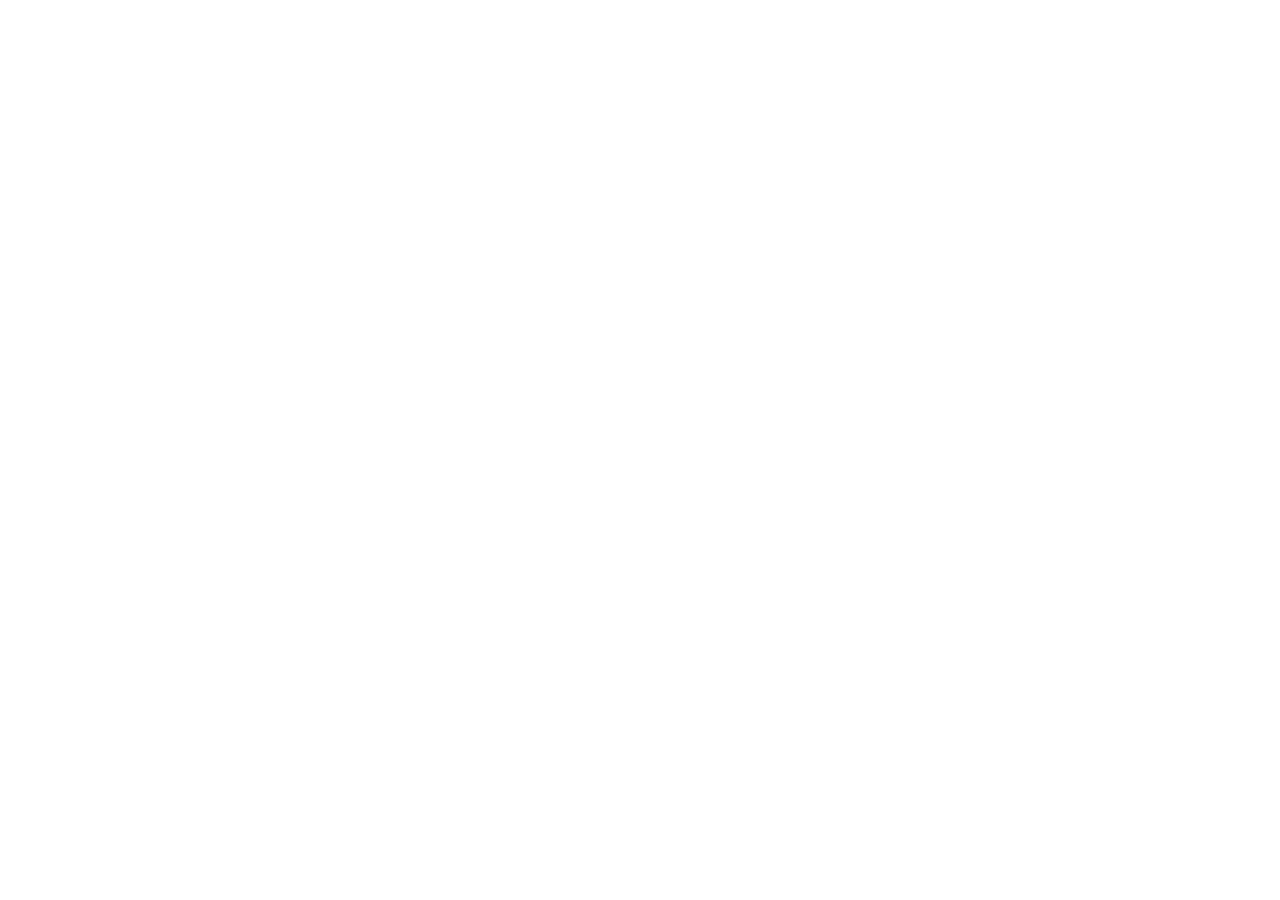
==== index.html @ dbeca791 "Add files via upload Initial website setup with app-ads.txt" ====
<!DOCTYPE html>
<html lang="en">
<head>
    <meta charset="UTF-8">
    <meta name="viewport" content="width=device-width, initial-scale=1.0">
    <title>Find Nearby - Discover Local Amenities</title>
    <meta http-equiv="refresh" content="0; url=https://findnearby.carrd.co">
    <script type="text/javascript">
        window.location.href = "https://findnearby.carrd.co";
    </script>
</head>
<body>
    <p>If you are not redirected automatically, <a href="https://findnearby.carrd.co">click here</a>.</p>
</body>
</html>
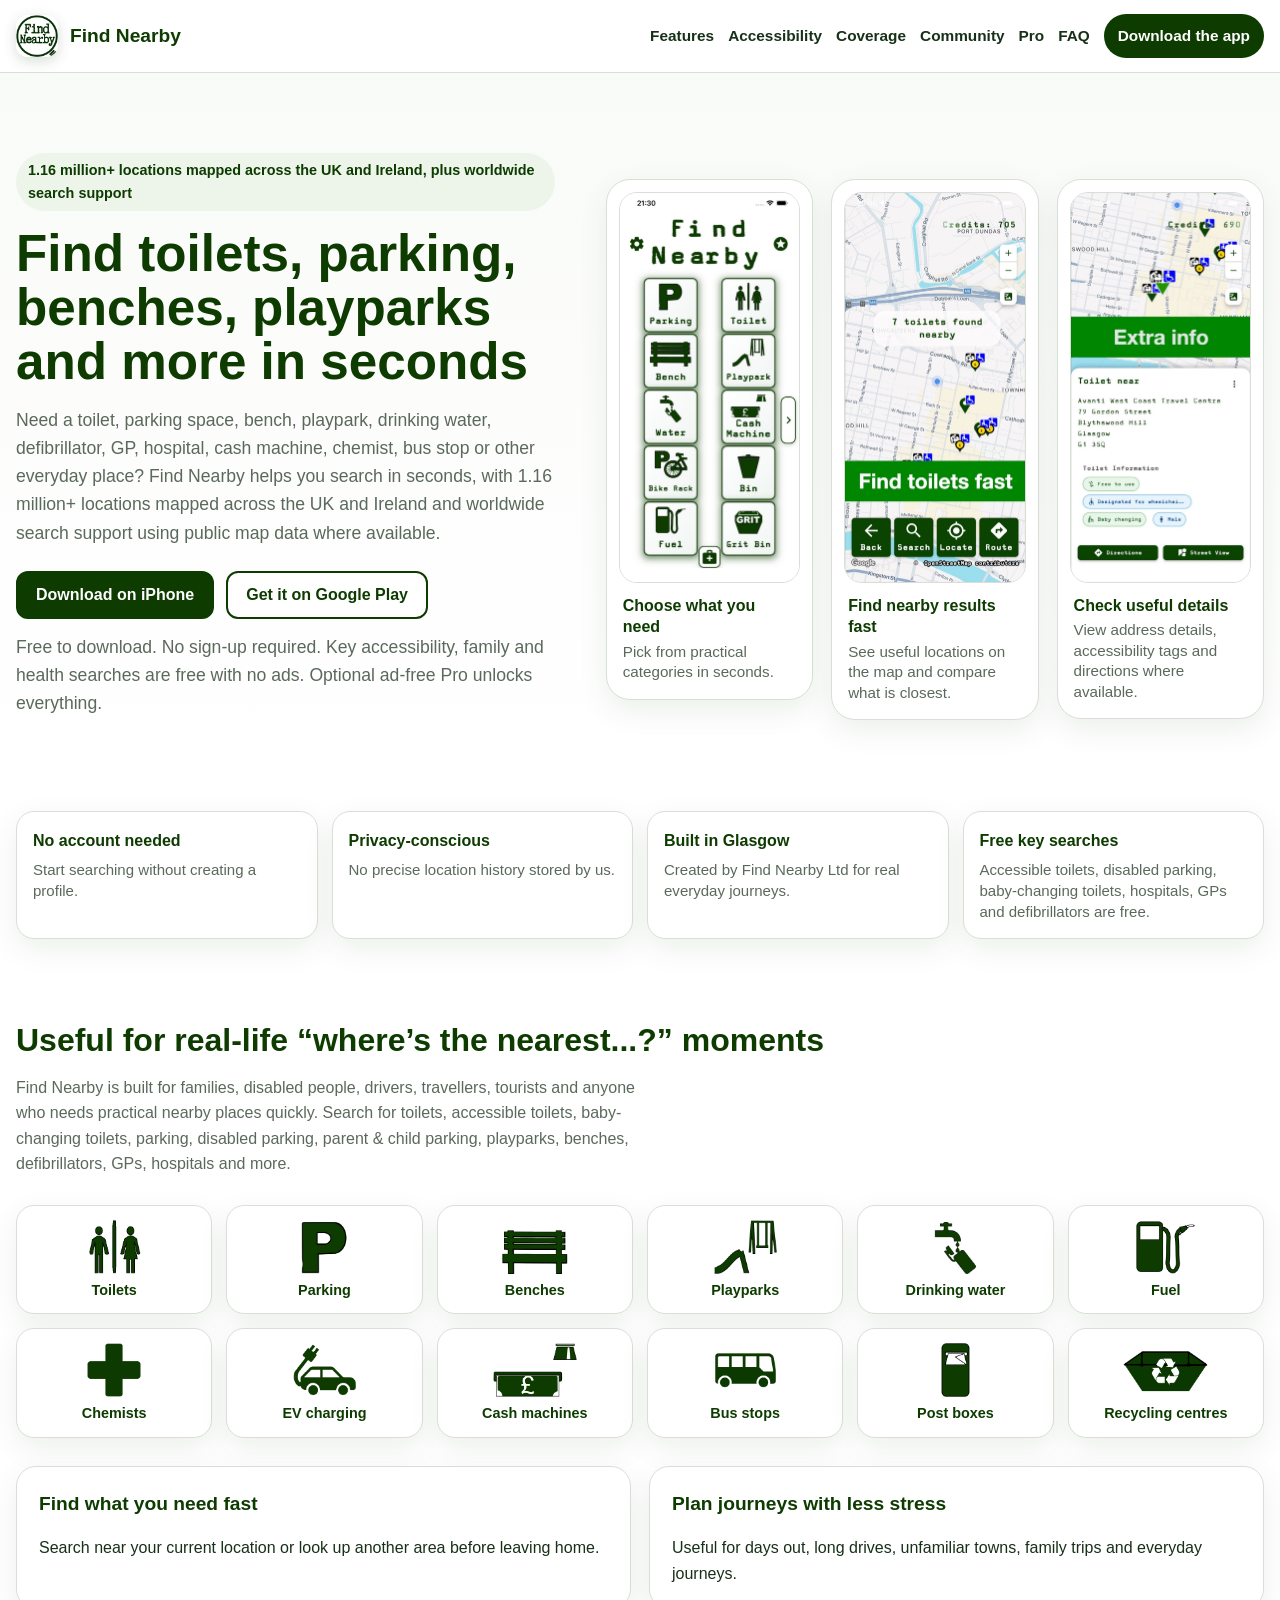
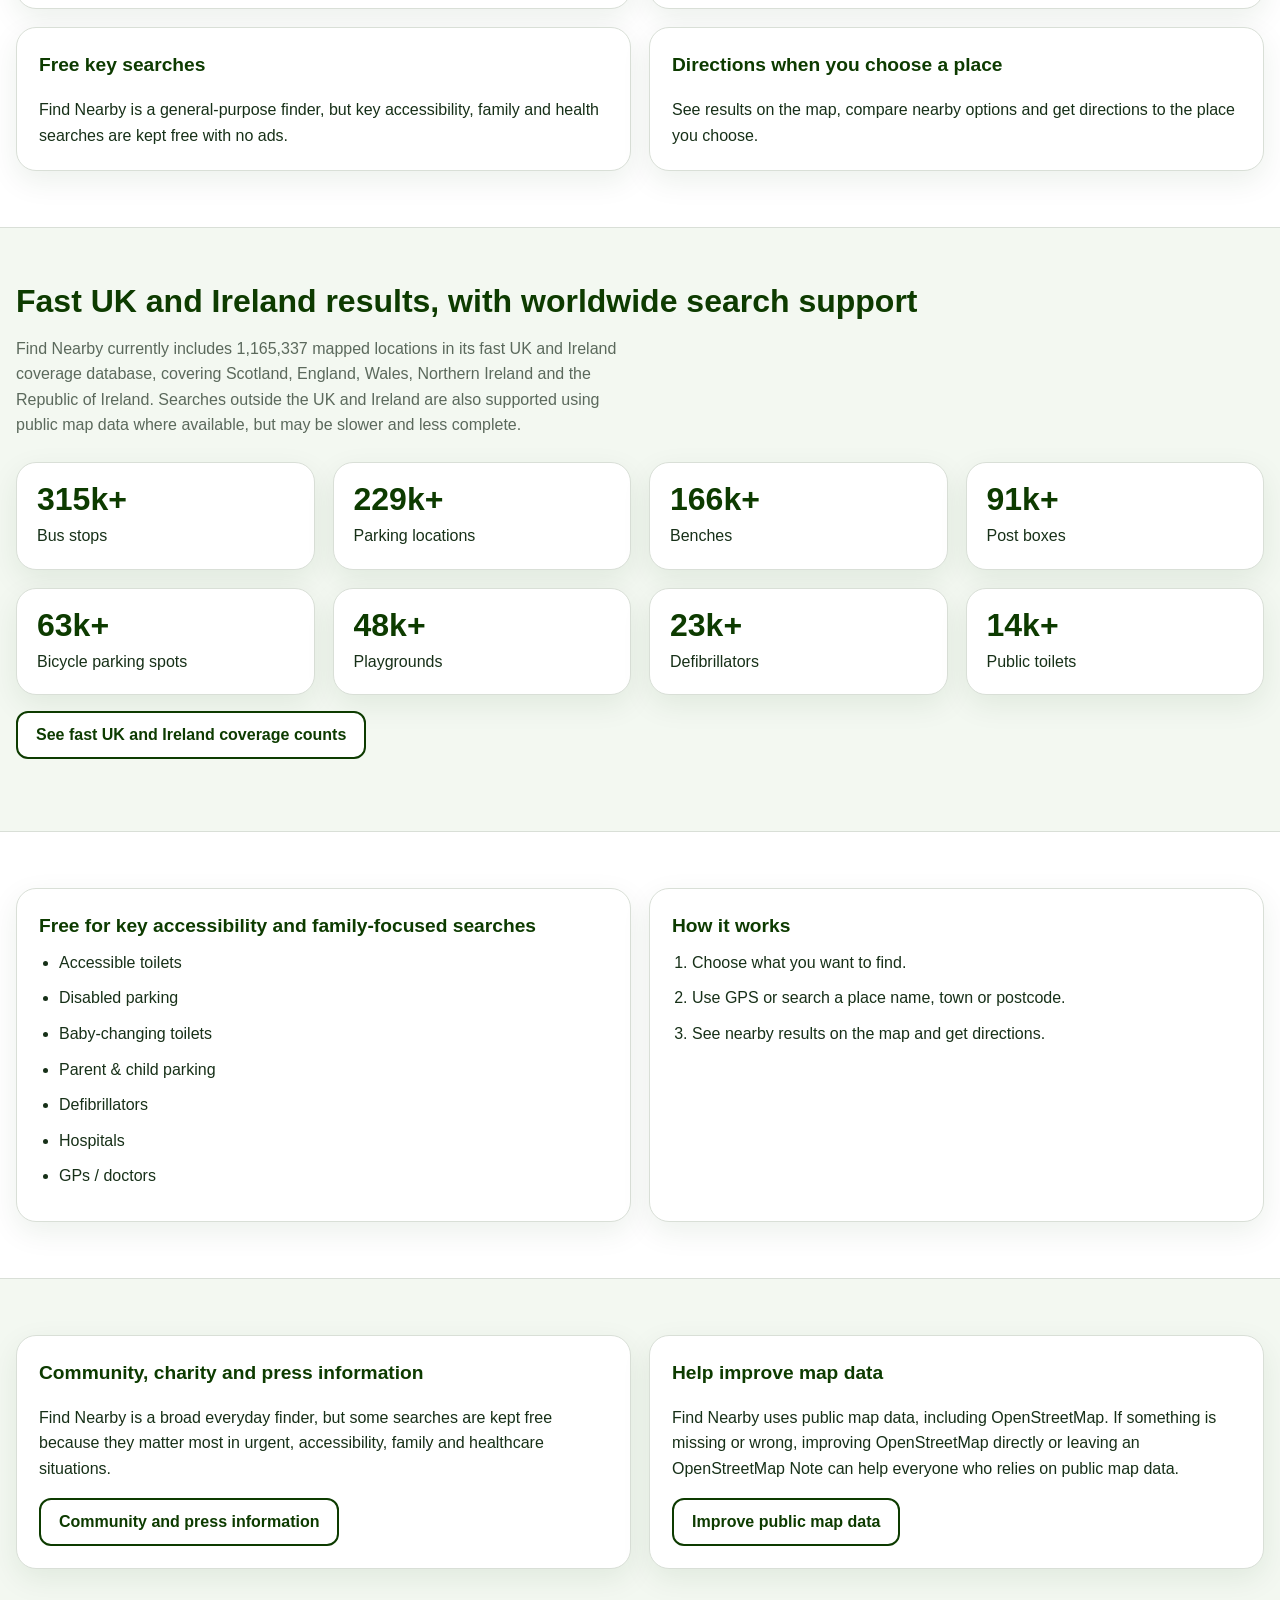
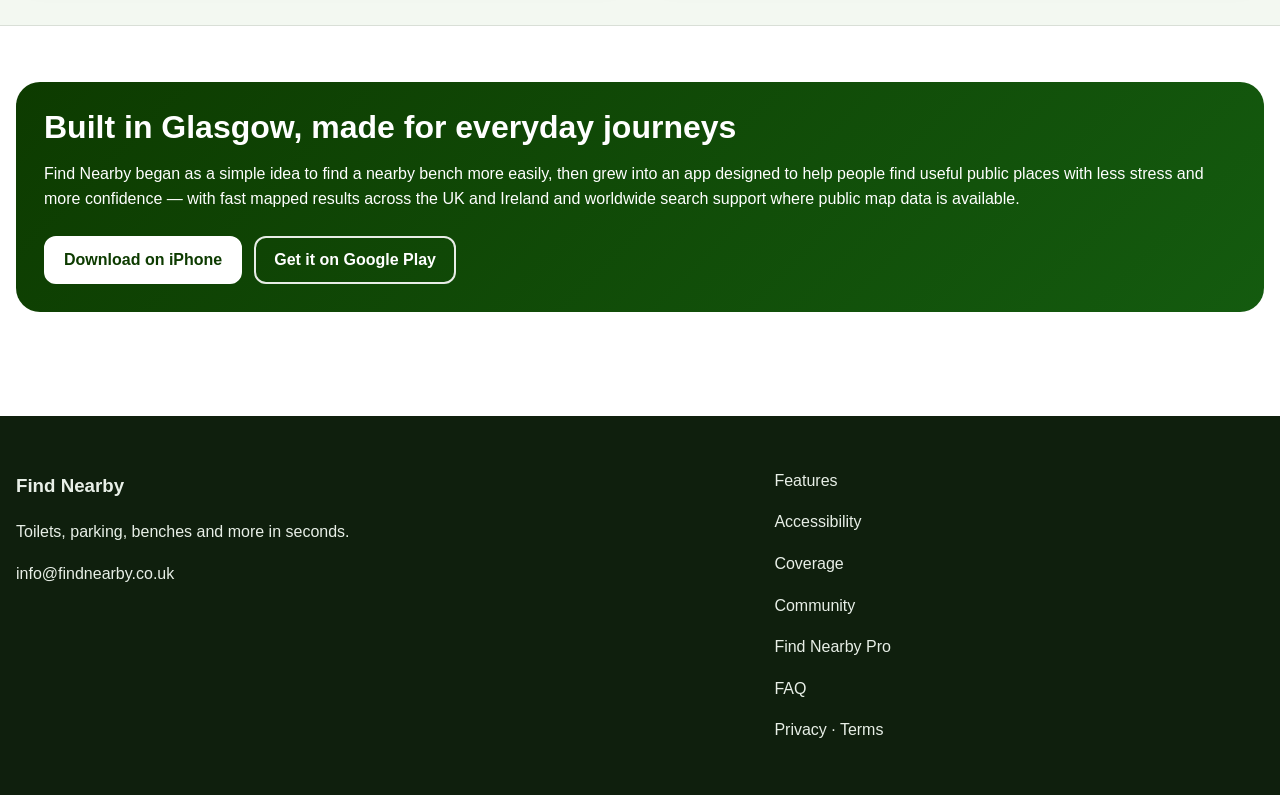
==== commit 004837ba: "Replace old website with current full site" ====
--- a/index.html
+++ b/index.html
@@ -1,15 +1,307 @@
-<!DOCTYPE html>
-<html lang="en">
-<head>
-    <meta charset="UTF-8">
-    <meta name="viewport" content="width=device-width, initial-scale=1.0">
-    <title>Find Nearby - Discover Local Amenities</title>
-    <meta http-equiv="refresh" content="0; url=https://findnearby.carrd.co">
-    <script type="text/javascript">
-        window.location.href = "https://findnearby.carrd.co";
-    </script>
-</head>
-<body>
-    <p>If you are not redirected automatically, <a href="https://findnearby.carrd.co">click here</a>.</p>
-</body>
-</html>+<!DOCTYPE html>
+<html lang="en-GB">
+<head>
+  <meta charset="UTF-8">
+  <meta name="viewport" content="width=device-width, initial-scale=1.0">
+  <title>Find Nearby | Toilet, Parking and Useful Places Finder</title>
+  <meta name="description" content="Find Nearby helps you find toilets, parking, benches, playparks, defibrillators, GPs, hospitals and 20+ other useful places, with 1.16 million+ locations mapped across the UK and Ireland plus worldwide search support.">
+  <link rel="canonical" href="https://findnearby.co.uk/">
+  <meta property="og:title" content="Find Nearby | Toilet, Parking and Useful Places Finder">
+  <meta property="og:description" content="Find Nearby helps you find toilets, parking, benches, playparks, defibrillators, GPs, hospitals and 20+ other useful places, with 1.16 million+ locations mapped across the UK and Ireland plus worldwide search support.">
+  <meta property="og:type" content="website">
+  <meta property="og:url" content="https://findnearby.co.uk/">
+  <meta property="og:site_name" content="Find Nearby">
+  <meta name="twitter:card" content="summary">
+  <meta name="apple-itunes-app" content="app-id=6757857891">
+  <link rel="icon" href="images/brand/app-icon.png">
+  <link rel="apple-touch-icon" href="images/brand/app-icon.png">
+  <link rel="stylesheet" href="css/styles.css">
+  <script src="js/download-options.js" defer></script>
+  <script>
+    (function () {
+      var hash = window.location.hash.toLowerCase();
+      var isLocalPreview = window.location.protocol === 'file:';
+
+      if (hash === '#privacy' || hash === '#privacy/') {
+        window.location.replace(isLocalPreview ? 'privacy.html' : '/privacy');
+      }
+
+      if (hash === '#terms' || hash === '#terms/') {
+        window.location.replace(isLocalPreview ? 'terms.html' : '/terms');
+      }
+    })();
+  </script>
+  <script type="application/ld+json">
+  {
+    "@context": "https://schema.org",
+    "@type": "SoftwareApplication",
+    "name": "Find Nearby",
+    "alternateName": "Find Nearby: Toilets & Parking",
+    "operatingSystem": "iOS, Android",
+    "applicationCategory": "NavigationApplication",
+    "description": "Find Nearby helps you find toilets, parking, benches, playparks, defibrillators, GPs, hospitals and more. It has fast UK and Ireland coverage, with worldwide search support using public map data where available.",
+    "url": "https://findnearby.co.uk",
+    "downloadUrl": [
+      "https://apps.apple.com/us/app/find-nearby/id6757857891",
+      "https://play.google.com/store/apps/details?id=com.find_nearby"
+    ],
+    "offers": {
+      "@type": "Offer",
+      "price": "0",
+      "priceCurrency": "GBP"
+    },
+    "publisher": {
+      "@type": "Organization",
+      "name": "Find Nearby Ltd",
+      "url": "https://findnearby.co.uk"
+    }
+  }
+  </script>
+  <script type="application/ld+json">
+  {
+    "@context": "https://schema.org",
+    "@type": "Organization",
+    "name": "Find Nearby Ltd",
+    "url": "https://findnearby.co.uk",
+    "email": "info@findnearby.co.uk",
+    "logo": "https://findnearby.co.uk/images/brand/app-icon.png"
+  }
+  </script>
+</head>
+<body>
+  <header class="site-header">
+    <div class="container site-header-inner">
+      <a class="brand" href="index.html" aria-label="Find Nearby home">
+        <img class="brand-logo" src="images/brand/app-icon.png" alt="" aria-hidden="true">
+        <span>Find Nearby</span>
+      </a>
+      <nav class="nav" aria-label="Main navigation">
+        <a href="features.html">Features</a>
+        <a href="accessibility.html">Accessibility</a>
+        <a href="coverage.html">Coverage</a>
+        <a href="community.html">Community</a>
+        <a href="pro.html">Pro</a>
+        <a href="faq.html">FAQ</a>
+        <a class="button-link smart-download-link" href="#download">Download the app</a>
+      </nav>
+    </div>
+  </header>
+
+  <main>
+    <section class="hero">
+      <div class="container hero-stack">
+        <div class="hero-copy">
+          <span class="kicker">1.16 million+ locations mapped across the UK and Ireland, plus worldwide search support</span>
+          <h1>Find toilets, parking, benches, playparks and more in seconds</h1>
+          <p class="hero-text">Need a toilet, parking space, bench, playpark, drinking water, defibrillator, GP, hospital, cash machine, chemist, bus stop or other everyday place? Find Nearby helps you search in seconds, with 1.16 million+ locations mapped across the UK and Ireland and worldwide search support using public map data where available.</p>
+          <div class="button-row" id="download">
+            <a class="button primary" href="https://apps.apple.com/app/id6757857891">Download on iPhone</a>
+            <a class="button" href="https://play.google.com/store/apps/details?id=com.find_nearby">Get it on Google Play</a>
+          </div>
+          <p class="trust-note">Free to download. No sign-up required. Key accessibility, family and health searches are free with no ads. Optional ad-free Pro unlocks everything.</p>
+        </div>
+
+        <div class="screenshot-showcase hero-screenshot-showcase" aria-label="Find Nearby app screenshots">
+          <figure class="screenshot-card">
+            <img src="images/screenshots/home-categories.jpg" alt="Find Nearby home screen showing buttons for parking, toilets, benches, playparks, water, cash machines, bike racks, bins, fuel and grit bins">
+            <figcaption><strong>Choose what you need</strong><span>Pick from practical categories in seconds.</span></figcaption>
+          </figure>
+          <figure class="screenshot-card">
+            <img src="images/screenshots/toilet-results.jpg" alt="Find Nearby map screen showing seven toilets found nearby in Glasgow">
+            <figcaption><strong>Find nearby results fast</strong><span>See useful locations on the map and compare what is closest.</span></figcaption>
+          </figure>
+          <figure class="screenshot-card">
+            <img src="images/screenshots/toilet-extra-info.jpg" alt="Find Nearby toilet detail screen showing address, free to use, wheelchair access, baby changing, directions and Street View buttons">
+            <figcaption><strong>Check useful details</strong><span>View address details, accessibility tags and directions where available.</span></figcaption>
+          </figure>
+        </div>
+      </div>
+    </section>
+    <section class="trust-strip container" aria-label="Why trust Find Nearby">
+      <div>
+        <strong>No account needed</strong>
+        <span>Start searching without creating a profile.</span>
+      </div>
+      <div>
+        <strong>Privacy-conscious</strong>
+        <span>No precise location history stored by us.</span>
+      </div>
+      <div>
+        <strong>Built in Glasgow</strong>
+        <span>Created by Find Nearby Ltd for real everyday journeys.</span>
+      </div>
+      <div>
+        <strong>Free key searches</strong>
+        <span>Accessible toilets, disabled parking, baby-changing toilets, hospitals, GPs and defibrillators are free.</span>
+      </div>
+    </section>
+
+    <section class="section">
+      <div class="container">
+        <h2>Useful for real-life “where’s the nearest...?” moments</h2>
+        <p class="section-intro">Find Nearby is built for families, disabled people, drivers, travellers, tourists and anyone who needs practical nearby places quickly. Search for toilets, accessible toilets, baby-changing toilets, parking, disabled parking, parent &amp; child parking, playparks, benches, defibrillators, GPs, hospitals and more.</p>
+
+        <div class="category-icon-strip" aria-label="Popular Find Nearby categories">
+          <div class="category-icon-card">
+            <img src="images/categories/toilet_button.png" alt="Toilets icon">
+            <span>Toilets</span>
+          </div>
+          <div class="category-icon-card">
+            <img src="images/categories/parking_button.png" alt="Parking icon">
+            <span>Parking</span>
+          </div>
+          <div class="category-icon-card">
+            <img src="images/categories/bench_button.png" alt="Benches icon">
+            <span>Benches</span>
+          </div>
+          <div class="category-icon-card">
+            <img src="images/categories/playground_button.png" alt="Playparks icon">
+            <span>Playparks</span>
+          </div>
+          <div class="category-icon-card">
+            <img src="images/categories/water_button.png" alt="Drinking water icon">
+            <span>Drinking water</span>
+          </div>
+          <div class="category-icon-card">
+            <img src="images/categories/fuel_button.png" alt="Fuel icon">
+            <span>Fuel</span>
+          </div>
+          <div class="category-icon-card">
+            <img src="images/categories/chemist_button.png" alt="Chemists icon">
+            <span>Chemists</span>
+          </div>
+          <div class="category-icon-card">
+            <img src="images/categories/ev_button.png" alt="EV charging icon">
+            <span>EV charging</span>
+          </div>
+          <div class="category-icon-card">
+            <img src="images/categories/atm_button.png" alt="Cash machines icon">
+            <span>Cash machines</span>
+          </div>
+          <div class="category-icon-card">
+            <img src="images/categories/bus_stop_button.png" alt="Bus stops icon">
+            <span>Bus stops</span>
+          </div>
+          <div class="category-icon-card">
+            <img src="images/categories/postbox_button.png" alt="Post boxes icon">
+            <span>Post boxes</span>
+          </div>
+          <div class="category-icon-card">
+            <img src="images/categories/recycling_centre_button.png" alt="Recycling centres icon">
+            <span>Recycling centres</span>
+          </div>
+        </div>
+
+        <div class="grid-2">
+          <article class="card">
+            <h3>Find what you need fast</h3>
+            <p>Search near your current location or look up another area before leaving home.</p>
+          </article>
+          <article class="card">
+            <h3>Plan journeys with less stress</h3>
+            <p>Useful for days out, long drives, unfamiliar towns, family trips and everyday journeys.</p>
+          </article>
+          <article class="card">
+            <h3>Free key searches</h3>
+            <p>Find Nearby is a general-purpose finder, but key accessibility, family and health searches are kept free with no ads.</p>
+          </article>
+          <article class="card">
+            <h3>Directions when you choose a place</h3>
+            <p>See results on the map, compare nearby options and get directions to the place you choose.</p>
+          </article>
+        </div>
+      </div>
+    </section>
+
+    <section class="section highlight-band">
+      <div class="container">
+        <h2>Fast UK and Ireland results, with worldwide search support</h2>
+        <p class="section-intro">Find Nearby currently includes 1,165,337 mapped locations in its fast UK and Ireland coverage database, covering Scotland, England, Wales, Northern Ireland and the Republic of Ireland. Searches outside the UK and Ireland are also supported using public map data where available, but may be slower and less complete.</p>
+        <div class="stats-grid">
+          <div class="stat"><strong>315k+</strong><span>Bus stops</span></div>
+          <div class="stat"><strong>229k+</strong><span>Parking locations</span></div>
+          <div class="stat"><strong>166k+</strong><span>Benches</span></div>
+          <div class="stat"><strong>91k+</strong><span>Post boxes</span></div>
+          <div class="stat"><strong>63k+</strong><span>Bicycle parking spots</span></div>
+          <div class="stat"><strong>48k+</strong><span>Playgrounds</span></div>
+          <div class="stat"><strong>23k+</strong><span>Defibrillators</span></div>
+          <div class="stat"><strong>14k+</strong><span>Public toilets</span></div>
+        </div>
+        <p><a class="button" href="coverage.html">See fast UK and Ireland coverage counts</a></p>
+      </div>
+    </section>
+
+    <section class="section">
+      <div class="container grid-2">
+        <div class="feature-block">
+          <h3>Free for key accessibility and family-focused searches</h3>
+          <ul class="check-list">
+            <li>Accessible toilets</li>
+            <li>Disabled parking</li>
+            <li>Baby-changing toilets</li>
+            <li>Parent &amp; child parking</li>
+            <li>Defibrillators</li>
+            <li>Hospitals</li>
+            <li>GPs / doctors</li>
+          </ul>
+        </div>
+        <div class="feature-block">
+          <h3>How it works</h3>
+          <ol class="simple-list">
+            <li>Choose what you want to find.</li>
+            <li>Use GPS or search a place name, town or postcode.</li>
+            <li>See nearby results on the map and get directions.</li>
+          </ol>
+        </div>
+      </div>
+    </section>
+
+    <section class="section highlight-band">
+      <div class="container grid-2">
+        <div class="feature-block">
+          <h3>Community, charity and press information</h3>
+          <p>Find Nearby is a broad everyday finder, but some searches are kept free because they matter most in urgent, accessibility, family and healthcare situations.</p>
+          <p><a class="button" href="community.html">Community and press information</a></p>
+        </div>
+        <div class="feature-block">
+          <h3>Help improve map data</h3>
+          <p>Find Nearby uses public map data, including OpenStreetMap. If something is missing or wrong, improving OpenStreetMap directly or leaving an OpenStreetMap Note can help everyone who relies on public map data.</p>
+          <p><a class="button" href="community.html#map-updates">Improve public map data</a></p>
+        </div>
+      </div>
+    </section>
+
+    <section class="section">
+      <div class="container">
+        <div class="cta-box">
+          <h2>Built in Glasgow, made for everyday journeys</h2>
+          <p>Find Nearby began as a simple idea to find a nearby bench more easily, then grew into an app designed to help people find useful public places with less stress and more confidence — with fast mapped results across the UK and Ireland and worldwide search support where public map data is available.</p>
+          <div class="button-row">
+            <a class="button primary" href="https://apps.apple.com/app/id6757857891">Download on iPhone</a>
+            <a class="button" href="https://play.google.com/store/apps/details?id=com.find_nearby">Get it on Google Play</a>
+          </div>
+        </div>
+      </div>
+    </section>
+  </main>
+
+  <footer class="footer">
+    <div class="container footer-grid">
+      <div>
+        <h3>Find Nearby</h3>
+        <p>Toilets, parking, benches and more in seconds.</p>
+        <p><a href="mailto:info@findnearby.co.uk">info@findnearby.co.uk</a></p>
+      </div>
+      <div>
+        <p><a href="features.html">Features</a></p>
+        <p><a href="accessibility.html">Accessibility</a></p>
+        <p><a href="coverage.html">Coverage</a></p>
+        <p><a href="community.html">Community</a></p>
+        <p><a href="pro.html">Find Nearby Pro</a></p>
+        <p><a href="faq.html">FAQ</a></p>
+        <p><a href="privacy.html">Privacy</a> · <a href="terms.html">Terms</a></p>
+      </div>
+    </div>
+  </footer>
+</body>
+</html>
--- a/css/styles.css
+++ b/css/styles.css
@@ -0,0 +1,623 @@
+:root {
+  --green: #0d3b00;
+  --green-2: #145b0f;
+  --gold: #c68f00;
+  --cream: #f6f7f2;
+  --text: #173018;
+  --muted: #5b695c;
+  --border: #d9dfd7;
+  --shadow: 0 10px 30px rgba(13, 59, 0, 0.08);
+  --max: 1440px;
+}
+
+* { box-sizing: border-box; }
+html { scroll-behavior: smooth; }
+body {
+  margin: 0;
+  font-family: -apple-system, BlinkMacSystemFont, "Segoe UI", Roboto, Helvetica, Arial, sans-serif;
+  color: var(--text);
+  background: #fff;
+  line-height: 1.6;
+}
+
+a { color: var(--green-2); text-decoration: none; }
+a:hover { text-decoration: underline; }
+img { max-width: 100%; display: block; }
+
+.container {
+  width: min(calc(100% - 32px), var(--max));
+  margin: 0 auto;
+}
+
+.site-header {
+  position: sticky;
+  top: 0;
+  z-index: 10;
+  background: rgba(255,255,255,0.95);
+  backdrop-filter: blur(8px);
+  border-bottom: 1px solid var(--border);
+}
+
+.site-header-inner {
+  display: flex;
+  align-items: center;
+  justify-content: space-between;
+  gap: 16px;
+  min-height: 72px;
+}
+
+.brand {
+  display: flex;
+  align-items: center;
+  gap: 12px;
+  color: var(--green);
+  font-weight: 800;
+  font-size: 1.2rem;
+}
+
+.brand-logo {
+  width: 42px;
+  height: 42px;
+  border-radius: 12px;
+  object-fit: cover;
+  box-shadow: 0 4px 14px rgba(13, 59, 0, 0.16);
+  flex: 0 0 auto;
+}
+
+.nav {
+  display: flex;
+  flex-wrap: wrap;
+  gap: 14px;
+  align-items: center;
+  justify-content: flex-end;
+}
+
+.nav a {
+  color: var(--text);
+  font-weight: 600;
+  font-size: 0.96rem;
+}
+
+.nav .button-link {
+  padding: 10px 14px;
+  border-radius: 999px;
+  background: var(--green);
+  color: #fff;
+}
+
+.hero {
+  background: linear-gradient(180deg, #f9fbf8 0%, #ffffff 100%);
+  padding: 80px 0 48px;
+}
+
+.hero-grid {
+  display: grid;
+  grid-template-columns: 1.2fr 0.8fr;
+  gap: 32px;
+  align-items: center;
+}
+
+.kicker {
+  display: inline-block;
+  padding: 6px 12px;
+  border-radius: 999px;
+  background: #edf5eb;
+  color: var(--green);
+  font-weight: 700;
+  font-size: 0.9rem;
+}
+
+h1 {
+  font-size: clamp(2.2rem, 4vw, 4rem);
+  line-height: 1.05;
+  margin: 16px 0;
+  color: var(--green);
+}
+
+.hero p,
+.lead {
+  font-size: 1.1rem;
+  color: var(--muted);
+  max-width: 64ch;
+}
+
+.button-row {
+  display: flex;
+  flex-wrap: wrap;
+  gap: 12px;
+  margin-top: 24px;
+}
+
+.button {
+  display: inline-flex;
+  align-items: center;
+  justify-content: center;
+  gap: 8px;
+  min-height: 48px;
+  padding: 0 18px;
+  border-radius: 12px;
+  font-weight: 700;
+  border: 2px solid var(--green);
+  color: var(--green);
+  background: #fff;
+}
+
+.button.primary {
+  background: var(--green);
+  color: #fff;
+}
+
+.trust-note {
+  margin-top: 14px;
+  color: var(--muted);
+  font-size: 0.95rem;
+}
+
+.phone-card,
+.card,
+.stat,
+.feature-block,
+.notice {
+  background: #fff;
+  border: 1px solid var(--border);
+  border-radius: 20px;
+  box-shadow: var(--shadow);
+}
+
+.phone-card {
+  padding: 24px;
+}
+
+.screen-placeholder {
+  border: 2px dashed var(--border);
+  border-radius: 16px;
+  background: var(--cream);
+  min-height: 380px;
+  padding: 24px;
+  display: grid;
+  place-items: center;
+  text-align: center;
+  color: var(--muted);
+}
+
+.section {
+  padding: 56px 0;
+}
+
+.section h2 {
+  font-size: clamp(1.7rem, 2.5vw, 2.6rem);
+  color: var(--green);
+  line-height: 1.1;
+  margin: 0 0 12px;
+}
+
+.section-intro {
+  color: var(--muted);
+  max-width: 70ch;
+  margin-bottom: 24px;
+}
+
+.grid-2,
+.grid-3,
+.stats-grid,
+.coverage-grid {
+  display: grid;
+  gap: 18px;
+}
+
+.grid-2 { grid-template-columns: repeat(2, minmax(0, 1fr)); }
+.grid-3 { grid-template-columns: repeat(3, minmax(0, 1fr)); }
+.stats-grid { grid-template-columns: repeat(4, minmax(0, 1fr)); }
+.coverage-grid { grid-template-columns: repeat(2, minmax(0, 1fr)); }
+
+.card,
+.feature-block,
+.notice {
+  padding: 22px;
+}
+
+.card h3,
+.feature-block h3,
+.notice h3 {
+  margin: 0 0 8px;
+  color: var(--green);
+  font-size: 1.2rem;
+}
+
+.stat {
+  padding: 20px;
+}
+
+.stat strong {
+  display: block;
+  font-size: 2rem;
+  line-height: 1;
+  color: var(--green);
+  margin-bottom: 8px;
+}
+
+.check-list,
+.simple-list,
+.faq-list {
+  padding-left: 20px;
+  margin: 0;
+}
+
+.simple-list li,
+.check-list li,
+.faq-list li {
+  margin-bottom: 10px;
+}
+
+.highlight-band {
+  background: #f3f8f1;
+  border-top: 1px solid var(--border);
+  border-bottom: 1px solid var(--border);
+}
+
+.cta-box {
+  padding: 28px;
+  border-radius: 24px;
+  background: linear-gradient(135deg, var(--green) 0%, var(--green-2) 100%);
+  color: #fff;
+}
+
+.cta-box h2,
+.cta-box p,
+.cta-box a { color: #fff; }
+
+.cta-box .button.primary {
+  background: #fff;
+  color: var(--green);
+  border-color: #fff;
+}
+
+.cta-box .button:not(.primary) {
+  background: transparent;
+  color: #fff;
+  border-color: rgba(255, 255, 255, 0.9);
+}
+
+.cta-box .button.primary:hover,
+.cta-box .button:not(.primary):hover {
+  text-decoration: none;
+}
+
+.table-wrap {
+  overflow-x: auto;
+  border: 1px solid var(--border);
+  border-radius: 18px;
+}
+
+table {
+  width: 100%;
+  border-collapse: collapse;
+  min-width: 620px;
+}
+
+th,
+td {
+  padding: 14px 16px;
+  border-bottom: 1px solid var(--border);
+  text-align: left;
+}
+
+th {
+  background: #f7faf6;
+  color: var(--green);
+}
+
+.footer {
+  background: #0f1f0d;
+  color: #e8efe7;
+  padding: 36px 0;
+  margin-top: 48px;
+}
+
+.footer a { color: #e8efe7; }
+.footer-grid {
+  display: grid;
+  grid-template-columns: 1.2fr 0.8fr;
+  gap: 24px;
+}
+
+.small {
+  font-size: 0.95rem;
+  color: var(--muted);
+}
+
+.map-update-note {
+  margin-top: 18px;
+}
+
+.hero-compact {
+  padding: 56px 0 24px;
+  background: linear-gradient(180deg, #f9fbf8 0%, #ffffff 100%);
+}
+
+@media (max-width: 900px) {
+  .hero-grid,
+  .grid-2,
+  .grid-3,
+  .stats-grid,
+  .coverage-grid,
+  .footer-grid {
+    grid-template-columns: 1fr;
+  }
+
+  .site-header-inner {
+    flex-direction: column;
+    align-items: flex-start;
+    padding: 12px 0;
+  }
+
+  .nav {
+    justify-content: flex-start;
+  }
+}
+
+
+.legal-page {
+  max-width: 860px;
+}
+
+.legal-page h2 {
+  margin-top: 28px;
+  margin-bottom: 8px;
+  color: var(--green);
+}
+
+.legal-page h3 {
+  margin-top: 18px;
+  margin-bottom: 6px;
+  color: var(--green);
+}
+
+
+/* Real app screenshots */
+.hero-stack {
+  display: grid;
+  grid-template-columns: minmax(0, 0.9fr) minmax(360px, 1.1fr);
+  gap: clamp(28px, 4vw, 56px);
+  align-items: center;
+}
+
+.hero-copy {
+  max-width: none;
+}
+
+.screenshot-showcase {
+  display: grid;
+  gap: 18px;
+  align-items: start;
+}
+
+.hero-screenshot-showcase {
+  grid-template-columns: repeat(3, minmax(0, 1fr));
+  justify-content: stretch;
+}
+
+.feature-screenshot-showcase {
+  grid-template-columns: repeat(2, minmax(0, 310px));
+  justify-content: start;
+}
+
+.screenshot-card {
+  margin: 0;
+  padding: 12px;
+  background: #fff;
+  border: 1px solid var(--border);
+  border-radius: 24px;
+  box-shadow: var(--shadow);
+}
+
+.screenshot-card img {
+  width: 100%;
+  border-radius: 18px;
+  border: 1px solid var(--border);
+  background: #fff;
+}
+
+.screenshot-card figcaption {
+  padding: 12px 4px 4px;
+  color: var(--muted);
+  font-size: 0.95rem;
+  line-height: 1.35;
+}
+
+.screenshot-card figcaption strong,
+.screenshot-card figcaption span {
+  display: block;
+}
+
+.screenshot-card figcaption strong {
+  color: var(--green);
+  font-size: 1rem;
+  margin-bottom: 4px;
+}
+
+.coverage-visual-grid {
+  display: grid;
+  grid-template-columns: 1fr 300px;
+  gap: 28px;
+  align-items: center;
+}
+
+.single-screenshot-card {
+  max-width: 300px;
+}
+
+/* Category image cards on the homepage */
+.category-icon-strip {
+  display: grid;
+  grid-template-columns: repeat(6, minmax(0, 1fr));
+  gap: 14px;
+  margin: 28px 0;
+}
+
+.category-icon-card {
+  background: #fff;
+  border: 1px solid var(--border);
+  border-radius: 18px;
+  padding: 14px 10px;
+  text-align: center;
+  box-shadow: var(--shadow);
+}
+
+.category-icon-card img {
+  height: 54px;
+  max-width: 90px;
+  object-fit: contain;
+  margin: 0 auto 8px;
+}
+
+.category-icon-card span {
+  display: block;
+  color: var(--green);
+  font-weight: 800;
+  font-size: 0.9rem;
+  line-height: 1.2;
+}
+
+
+@media (max-width: 980px) {
+  .hero-stack {
+    grid-template-columns: 1fr;
+  }
+
+  .hero-copy {
+    max-width: 900px;
+  }
+
+  .hero-screenshot-showcase {
+    grid-template-columns: repeat(3, minmax(0, 270px));
+    justify-content: start;
+  }
+}
+
+@media (max-width: 900px) {
+  .hero-screenshot-showcase,
+  .feature-screenshot-showcase {
+    grid-template-columns: 1fr;
+    max-width: 360px;
+    margin: 0 auto;
+  }
+
+  .coverage-visual-grid {
+    grid-template-columns: 1fr;
+  }
+
+  .single-screenshot-card {
+    max-width: 360px;
+    margin: 0 auto;
+  }
+
+  .category-icon-strip {
+    grid-template-columns: repeat(3, minmax(0, 1fr));
+  }
+}
+
+@media (min-width: 1200px) {
+  .hero-text {
+    max-width: 62ch;
+  }
+
+  .hero-screenshot-showcase {
+    transform: translateY(6px);
+  }
+}
+
+@media (max-width: 640px) {
+  .container {
+    width: min(calc(100% - 24px), var(--max));
+  }
+
+  .hero {
+    padding: 44px 0 32px;
+  }
+
+  .hero-compact {
+    padding: 40px 0 20px;
+  }
+
+  .button-row {
+    width: 100%;
+  }
+
+  .button-row .button {
+    flex: 1 1 100%;
+  }
+
+  .nav {
+    gap: 10px;
+  }
+
+  .nav a {
+    font-size: 0.92rem;
+  }
+}
+
+@media (max-width: 520px) {
+  .category-icon-strip {
+    grid-template-columns: repeat(2, minmax(0, 1fr));
+  }
+}
+
+
+#download {
+  scroll-margin-top: 140px;
+}
+
+
+/* Homepage trust strip */
+.trust-strip {
+  display: grid;
+  grid-template-columns: repeat(4, minmax(0, 1fr));
+  gap: 14px;
+  margin: 28px auto;
+}
+
+.trust-strip div {
+  background: #ffffff;
+  border: 1px solid var(--border);
+  border-radius: 18px;
+  padding: 16px;
+  box-shadow: var(--shadow);
+}
+
+.trust-strip strong {
+  display: block;
+  color: var(--green);
+  font-size: 1rem;
+  margin-bottom: 6px;
+}
+
+.trust-strip span {
+  display: block;
+  color: var(--muted);
+  font-size: 0.94rem;
+  line-height: 1.4;
+}
+
+@media (max-width: 900px) {
+  .trust-strip {
+    grid-template-columns: repeat(2, minmax(0, 1fr));
+  }
+}
+
+@media (max-width: 560px) {
+  .trust-strip {
+    grid-template-columns: 1fr;
+  }
+}
+
+
+#map-updates {
+  scroll-margin-top: 120px;
+}
+
+.notice p:last-child,
+.feature-block p:last-child,
+.card p:last-child {
+  margin-bottom: 0;
+}
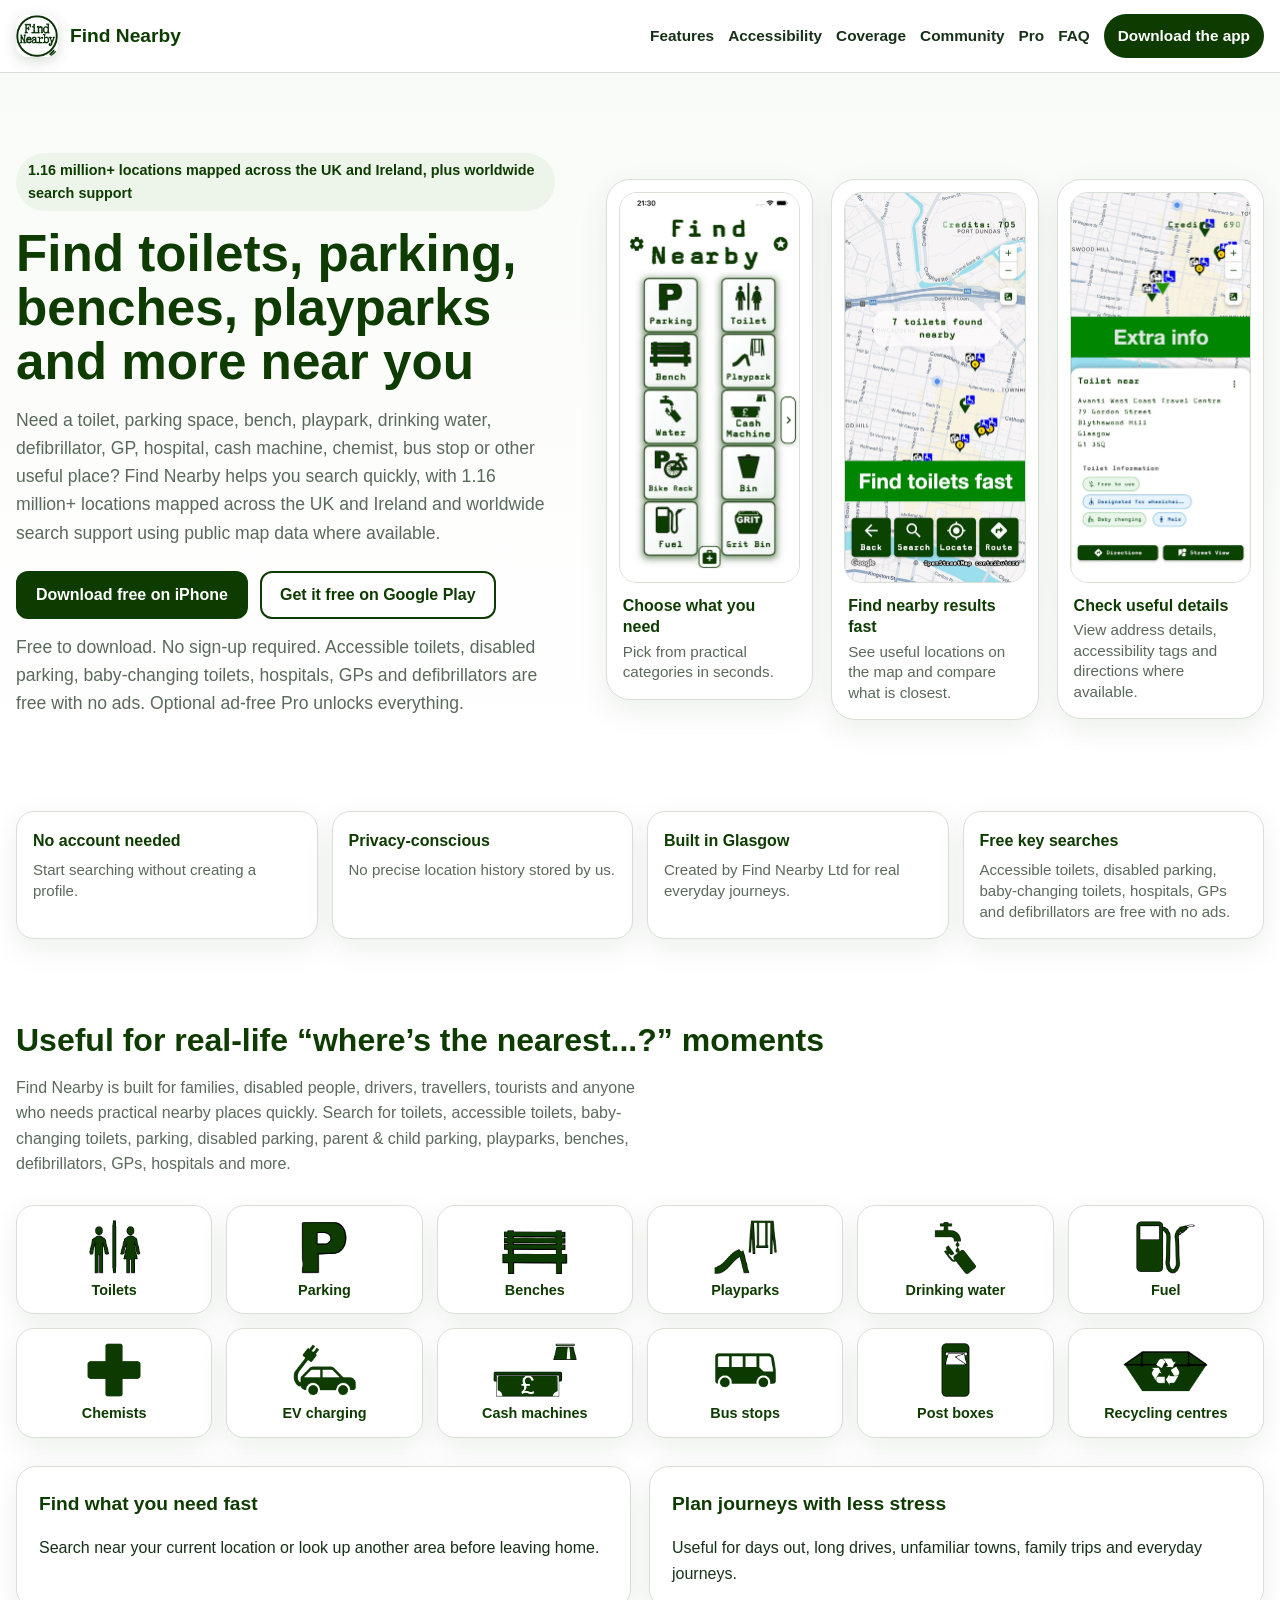
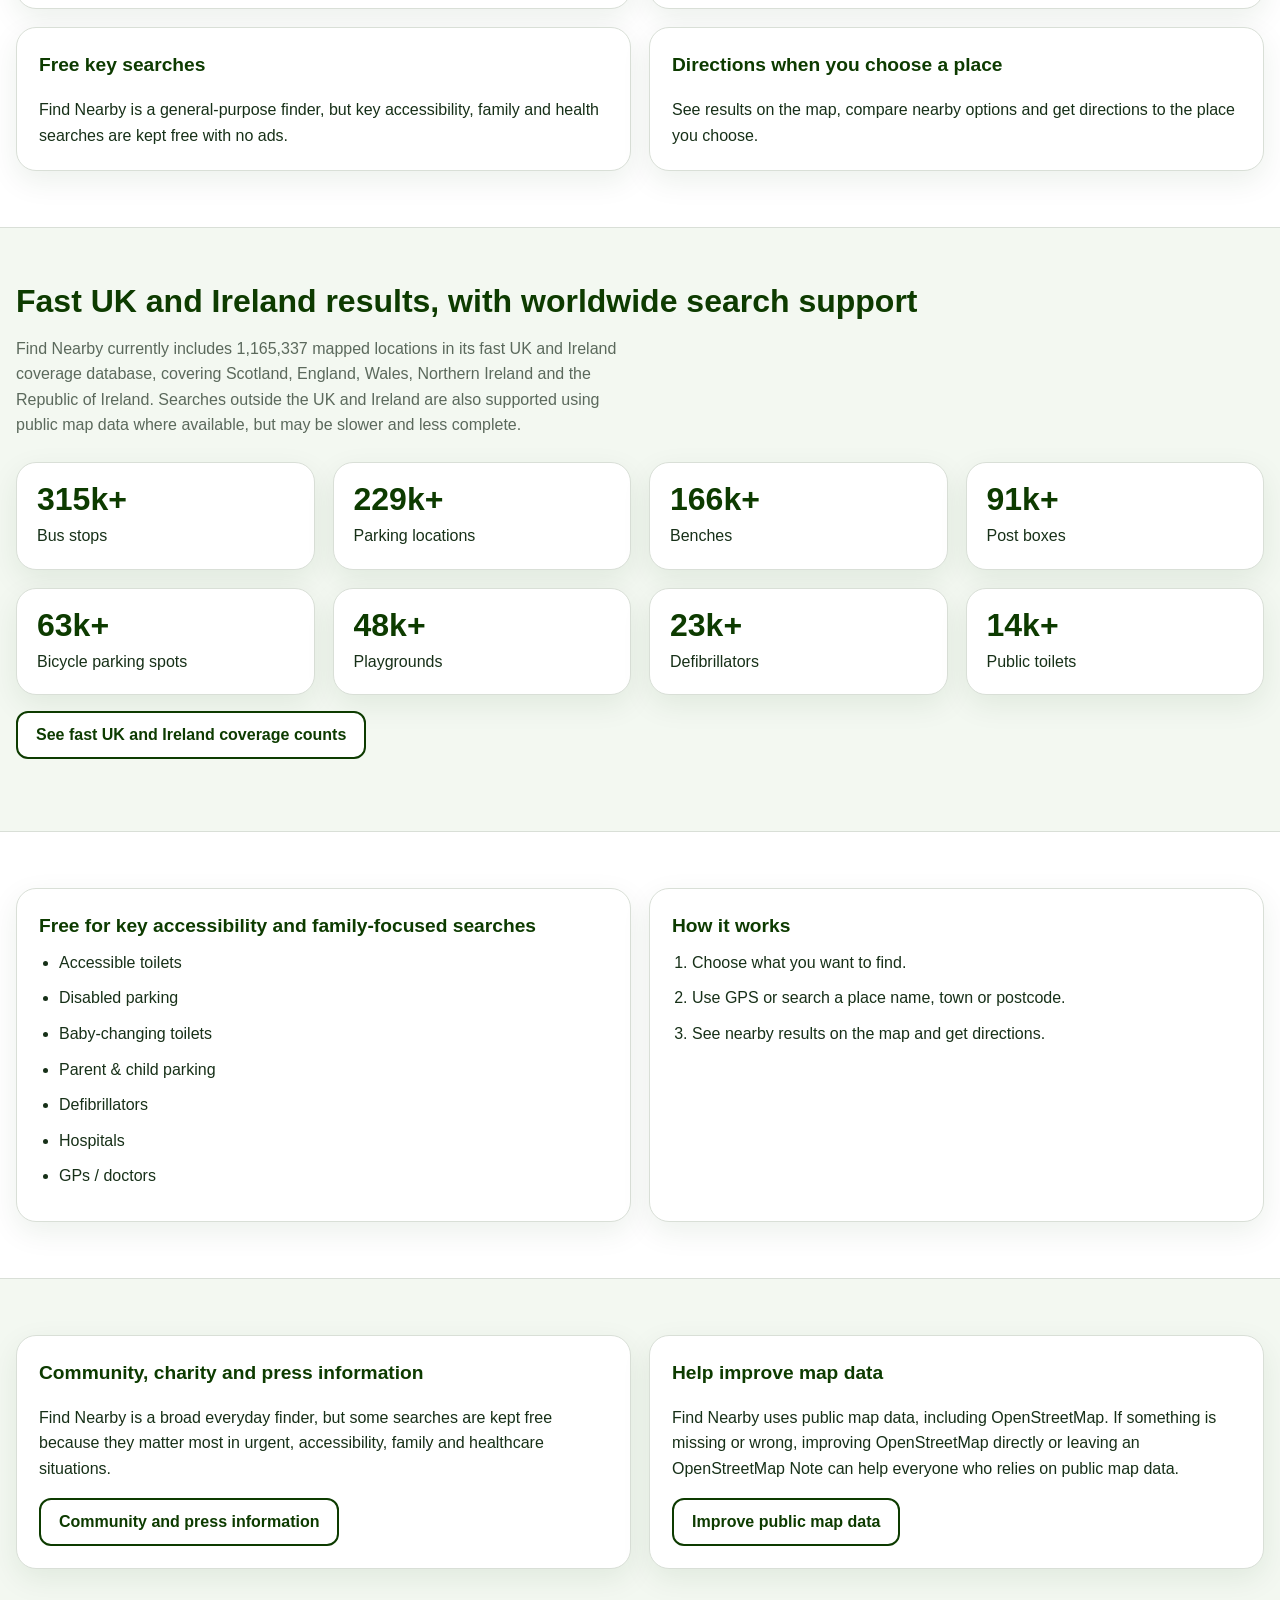
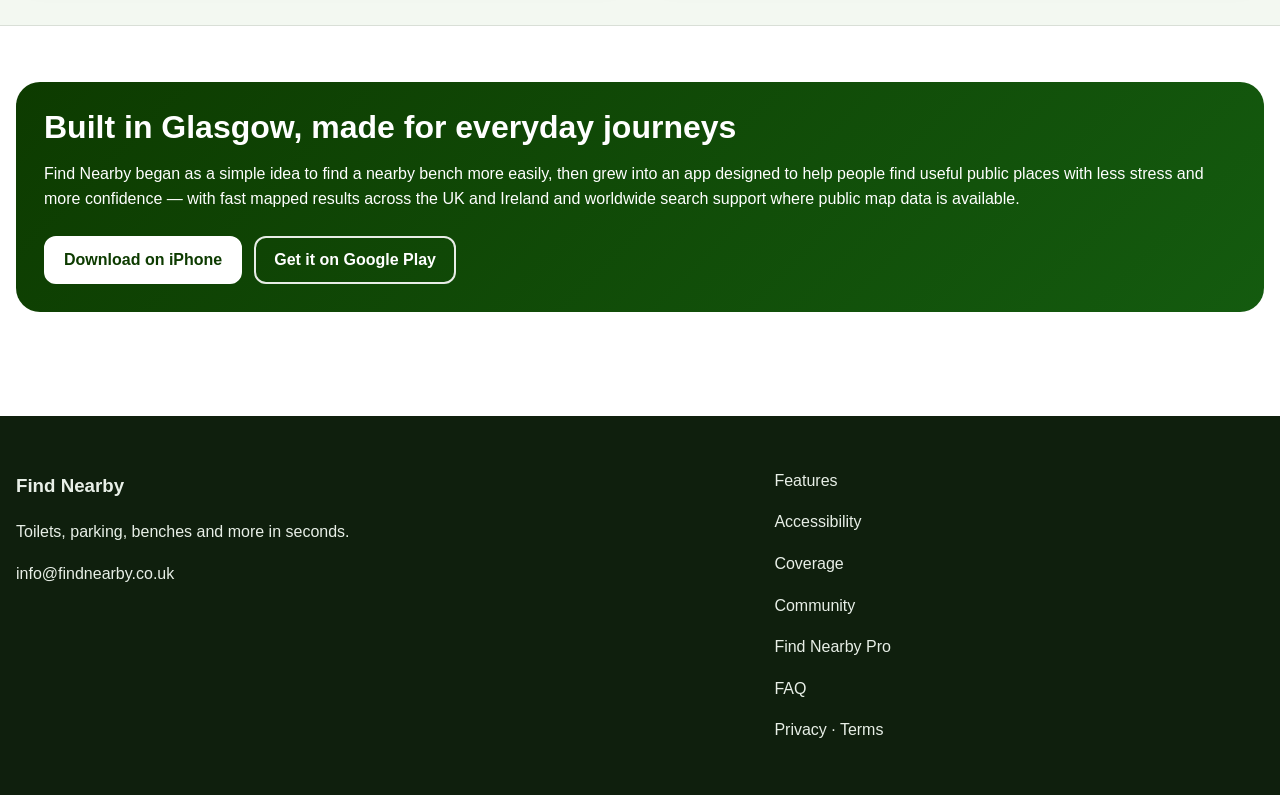
==== commit 02704e64: "Update index.html Update homepage wording for deployment test" ====
--- a/index.html
+++ b/index.html
@@ -3,11 +3,11 @@
 <head>
   <meta charset="UTF-8">
   <meta name="viewport" content="width=device-width, initial-scale=1.0">
-  <title>Find Nearby | Toilet, Parking and Useful Places Finder</title>
-  <meta name="description" content="Find Nearby helps you find toilets, parking, benches, playparks, defibrillators, GPs, hospitals and 20+ other useful places, with 1.16 million+ locations mapped across the UK and Ireland plus worldwide search support.">
+  <title>Find Nearby | Toilet, Parking and Useful Places Near You</title>
+  <meta name="description" content="Find Nearby helps you quickly find toilets, parking, benches, playparks, GPs, hospitals and 20+ other useful places near you, with 1.16 million+ locations mapped across the UK and Ireland plus worldwide search support.">
   <link rel="canonical" href="https://findnearby.co.uk/">
-  <meta property="og:title" content="Find Nearby | Toilet, Parking and Useful Places Finder">
-  <meta property="og:description" content="Find Nearby helps you find toilets, parking, benches, playparks, defibrillators, GPs, hospitals and 20+ other useful places, with 1.16 million+ locations mapped across the UK and Ireland plus worldwide search support.">
+  <meta property="og:title" content="Find Nearby | Toilets, Parking and Useful Places Near You">
+  <meta property="og:description" content="Find Nearby helps you quickly find toilets, parking, benches, playparks, GPs, hospitals and 20+ other useful places near you, with 1.16 million+ locations mapped across the UK and Ireland plus worldwide search support.">
   <meta property="og:type" content="website">
   <meta property="og:url" content="https://findnearby.co.uk/">
   <meta property="og:site_name" content="Find Nearby">
@@ -39,7 +39,7 @@
     "alternateName": "Find Nearby: Toilets & Parking",
     "operatingSystem": "iOS, Android",
     "applicationCategory": "NavigationApplication",
-    "description": "Find Nearby helps you find toilets, parking, benches, playparks, defibrillators, GPs, hospitals and more. It has fast UK and Ireland coverage, with worldwide search support using public map data where available.",
+    "description": "Find Nearby helps you find toilets, parking, benches, playparks, GPs, hospitals and more. It has fast UK and Ireland coverage, with worldwide search support using public map data where available.",
     "url": "https://findnearby.co.uk",
     "downloadUrl": [
       "https://apps.apple.com/us/app/find-nearby/id6757857891",
@@ -92,13 +92,13 @@
       <div class="container hero-stack">
         <div class="hero-copy">
           <span class="kicker">1.16 million+ locations mapped across the UK and Ireland, plus worldwide search support</span>
-          <h1>Find toilets, parking, benches, playparks and more in seconds</h1>
-          <p class="hero-text">Need a toilet, parking space, bench, playpark, drinking water, defibrillator, GP, hospital, cash machine, chemist, bus stop or other everyday place? Find Nearby helps you search in seconds, with 1.16 million+ locations mapped across the UK and Ireland and worldwide search support using public map data where available.</p>
+          <h1>Find toilets, parking, benches, playparks and more near you</h1>
+          <p class="hero-text">Need a toilet, parking space, bench, playpark, drinking water, defibrillator, GP, hospital, cash machine, chemist, bus stop or other useful place? Find Nearby helps you search quickly, with 1.16 million+ locations mapped across the UK and Ireland and worldwide search support using public map data where available.</p>
           <div class="button-row" id="download">
-            <a class="button primary" href="https://apps.apple.com/app/id6757857891">Download on iPhone</a>
-            <a class="button" href="https://play.google.com/store/apps/details?id=com.find_nearby">Get it on Google Play</a>
-          </div>
-          <p class="trust-note">Free to download. No sign-up required. Key accessibility, family and health searches are free with no ads. Optional ad-free Pro unlocks everything.</p>
+            <a class="button primary" href="https://apps.apple.com/app/id6757857891">Download free on iPhone</a>
+            <a class="button" href="https://play.google.com/store/apps/details?id=com.find_nearby">Get it free on Google Play</a>
+          </div>
+          <p class="trust-note">Free to download. No sign-up required. Accessible toilets, disabled parking, baby-changing toilets, hospitals, GPs and defibrillators are free with no ads. Optional ad-free Pro unlocks everything.</p>
         </div>
 
         <div class="screenshot-showcase hero-screenshot-showcase" aria-label="Find Nearby app screenshots">
@@ -132,7 +132,7 @@
       </div>
       <div>
         <strong>Free key searches</strong>
-        <span>Accessible toilets, disabled parking, baby-changing toilets, hospitals, GPs and defibrillators are free.</span>
+        <span>Accessible toilets, disabled parking, baby-changing toilets, hospitals, GPs and defibrillators are free with no ads.</span>
       </div>
     </section>
 
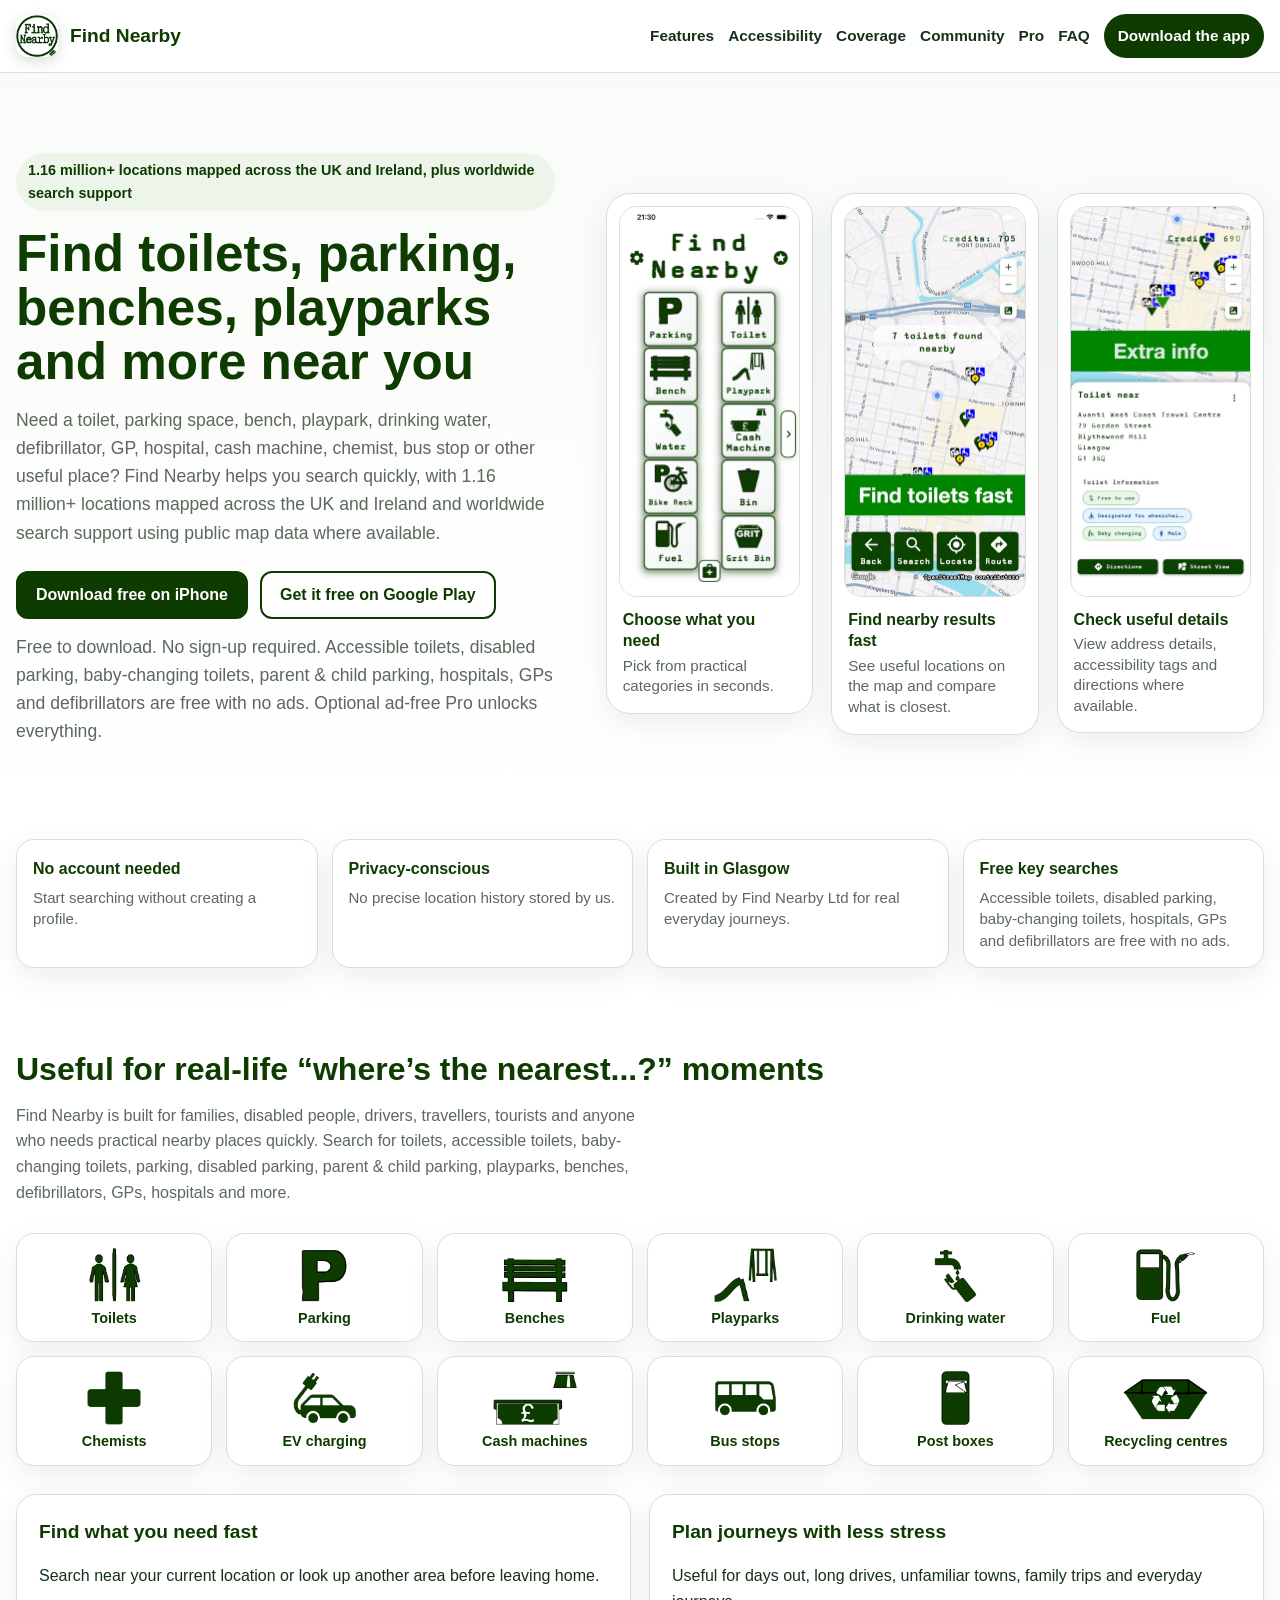
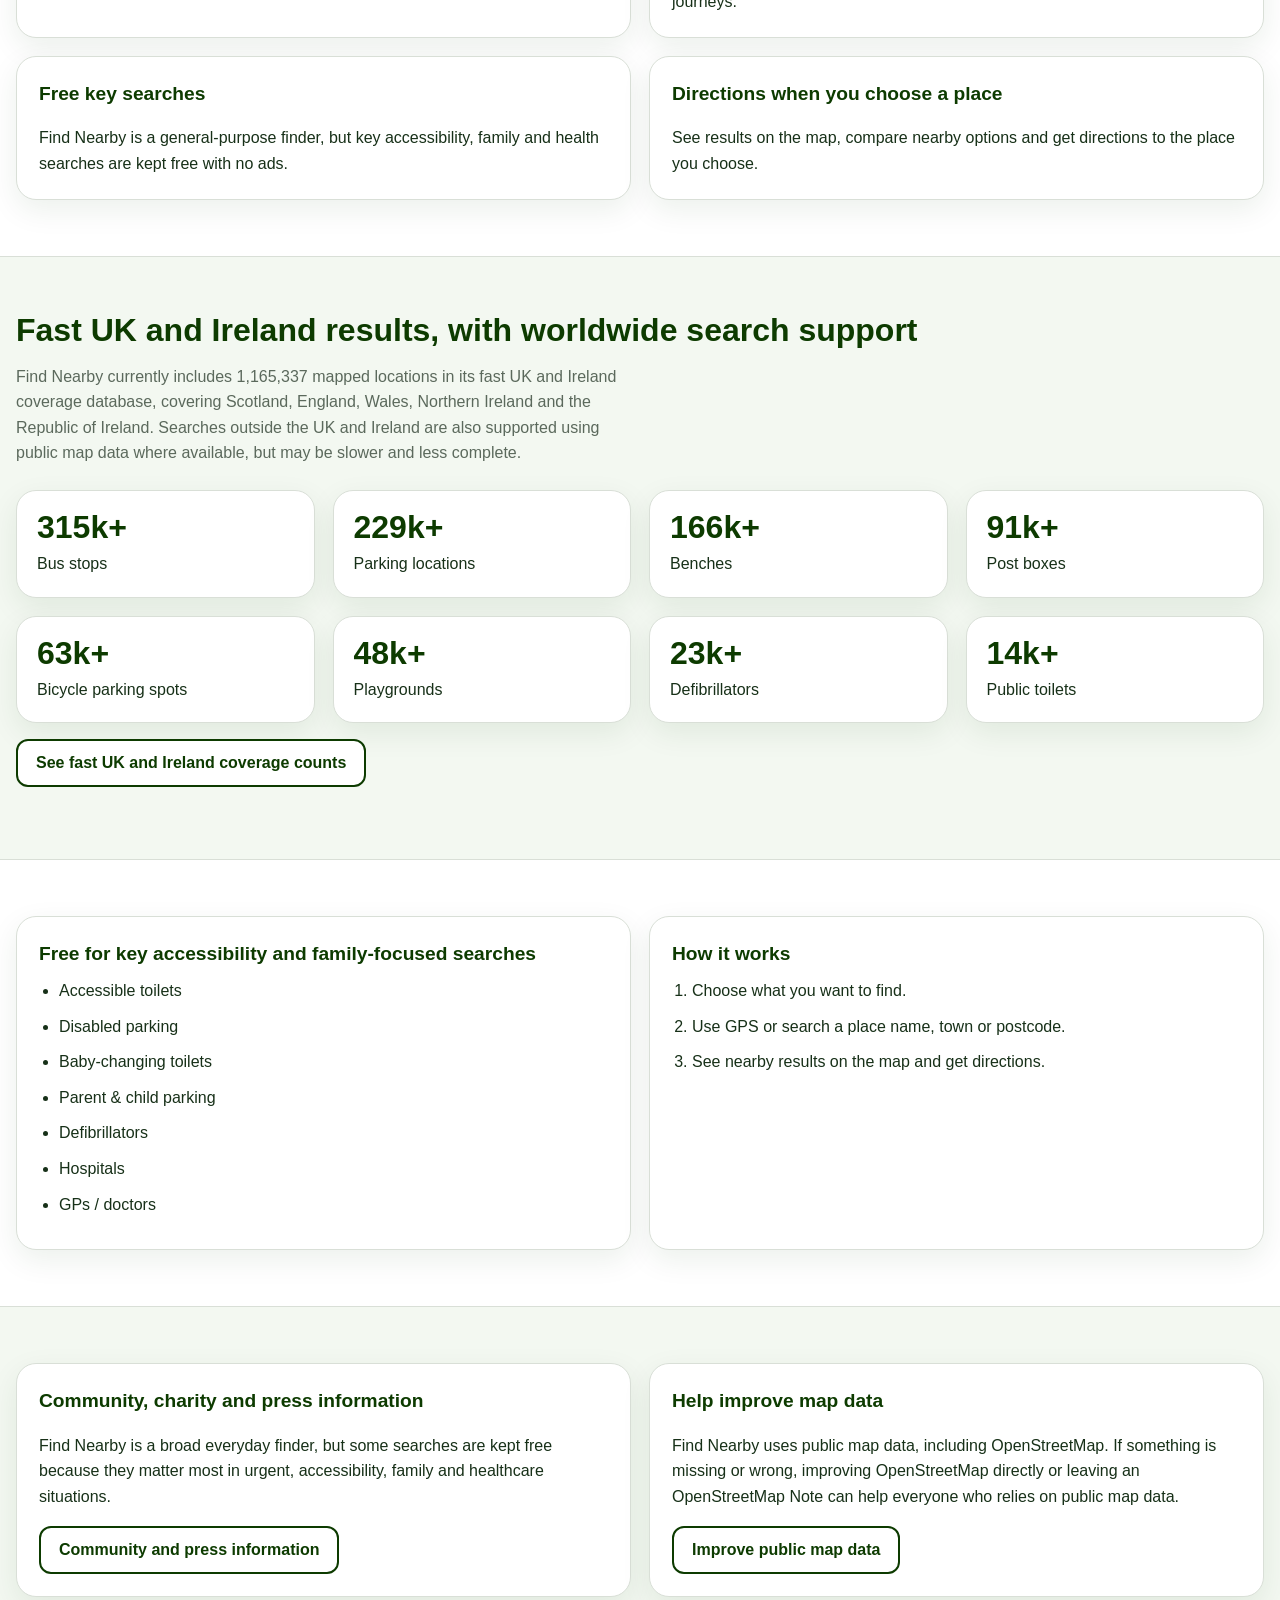
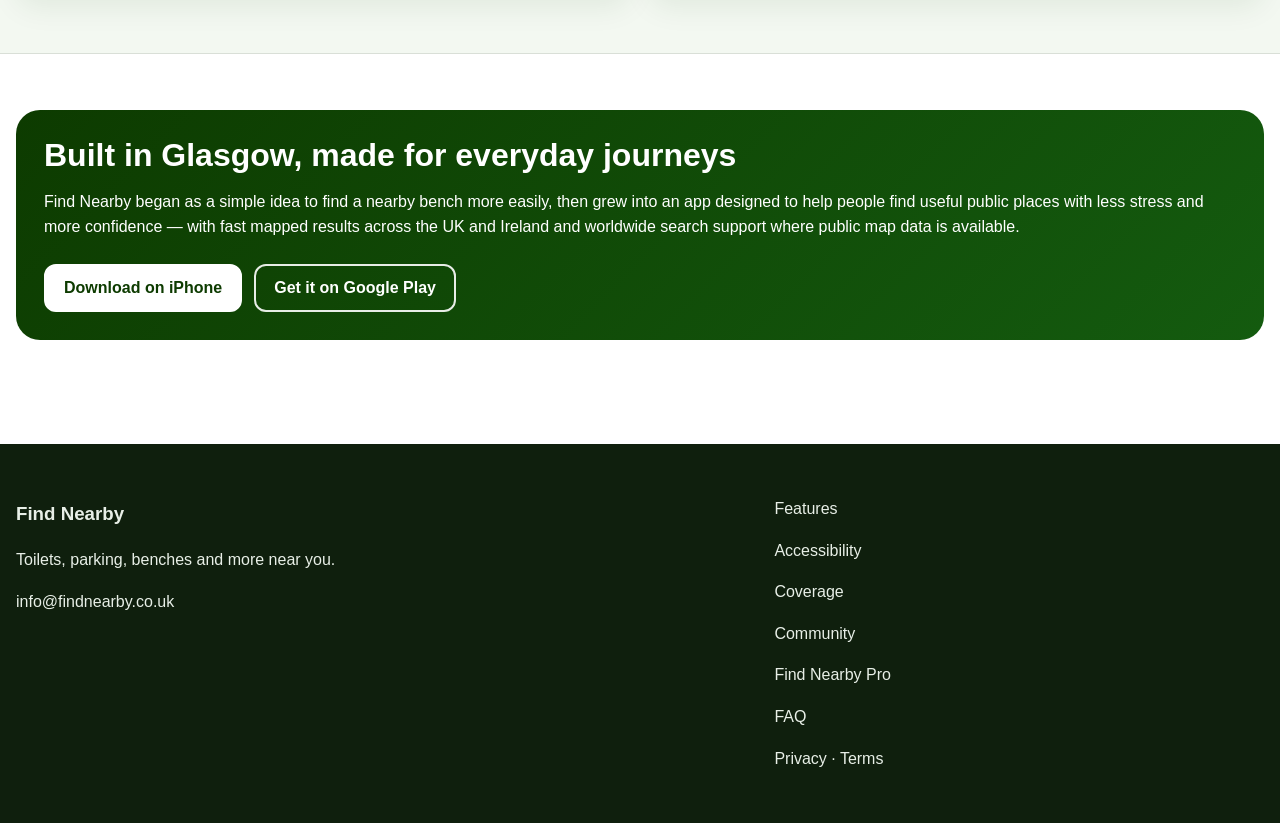
==== commit 3baa949c: "Update index.html" ====
--- a/index.html
+++ b/index.html
@@ -3,7 +3,7 @@
 <head>
   <meta charset="UTF-8">
   <meta name="viewport" content="width=device-width, initial-scale=1.0">
-  <title>Find Nearby | Toilet, Parking and Useful Places Near You</title>
+  <title>Find Nearby | Toilets, Parking and Useful Places Near You</title>
   <meta name="description" content="Find Nearby helps you quickly find toilets, parking, benches, playparks, GPs, hospitals and 20+ other useful places near you, with 1.16 million+ locations mapped across the UK and Ireland plus worldwide search support.">
   <link rel="canonical" href="https://findnearby.co.uk/">
   <meta property="og:title" content="Find Nearby | Toilets, Parking and Useful Places Near You">
@@ -98,7 +98,7 @@
             <a class="button primary" href="https://apps.apple.com/app/id6757857891">Download free on iPhone</a>
             <a class="button" href="https://play.google.com/store/apps/details?id=com.find_nearby">Get it free on Google Play</a>
           </div>
-          <p class="trust-note">Free to download. No sign-up required. Accessible toilets, disabled parking, baby-changing toilets, hospitals, GPs and defibrillators are free with no ads. Optional ad-free Pro unlocks everything.</p>
+          <p class="trust-note">Free to download. No sign-up required. Accessible toilets, disabled parking, baby-changing toilets, parent &amp; child parking, hospitals, GPs and defibrillators are free with no ads. Optional ad-free Pro unlocks everything.</p>
         </div>
 
         <div class="screenshot-showcase hero-screenshot-showcase" aria-label="Find Nearby app screenshots">
@@ -289,7 +289,7 @@
     <div class="container footer-grid">
       <div>
         <h3>Find Nearby</h3>
-        <p>Toilets, parking, benches and more in seconds.</p>
+        <p>Toilets, parking, benches and more near you.</p>
         <p><a href="mailto:info@findnearby.co.uk">info@findnearby.co.uk</a></p>
       </div>
       <div>
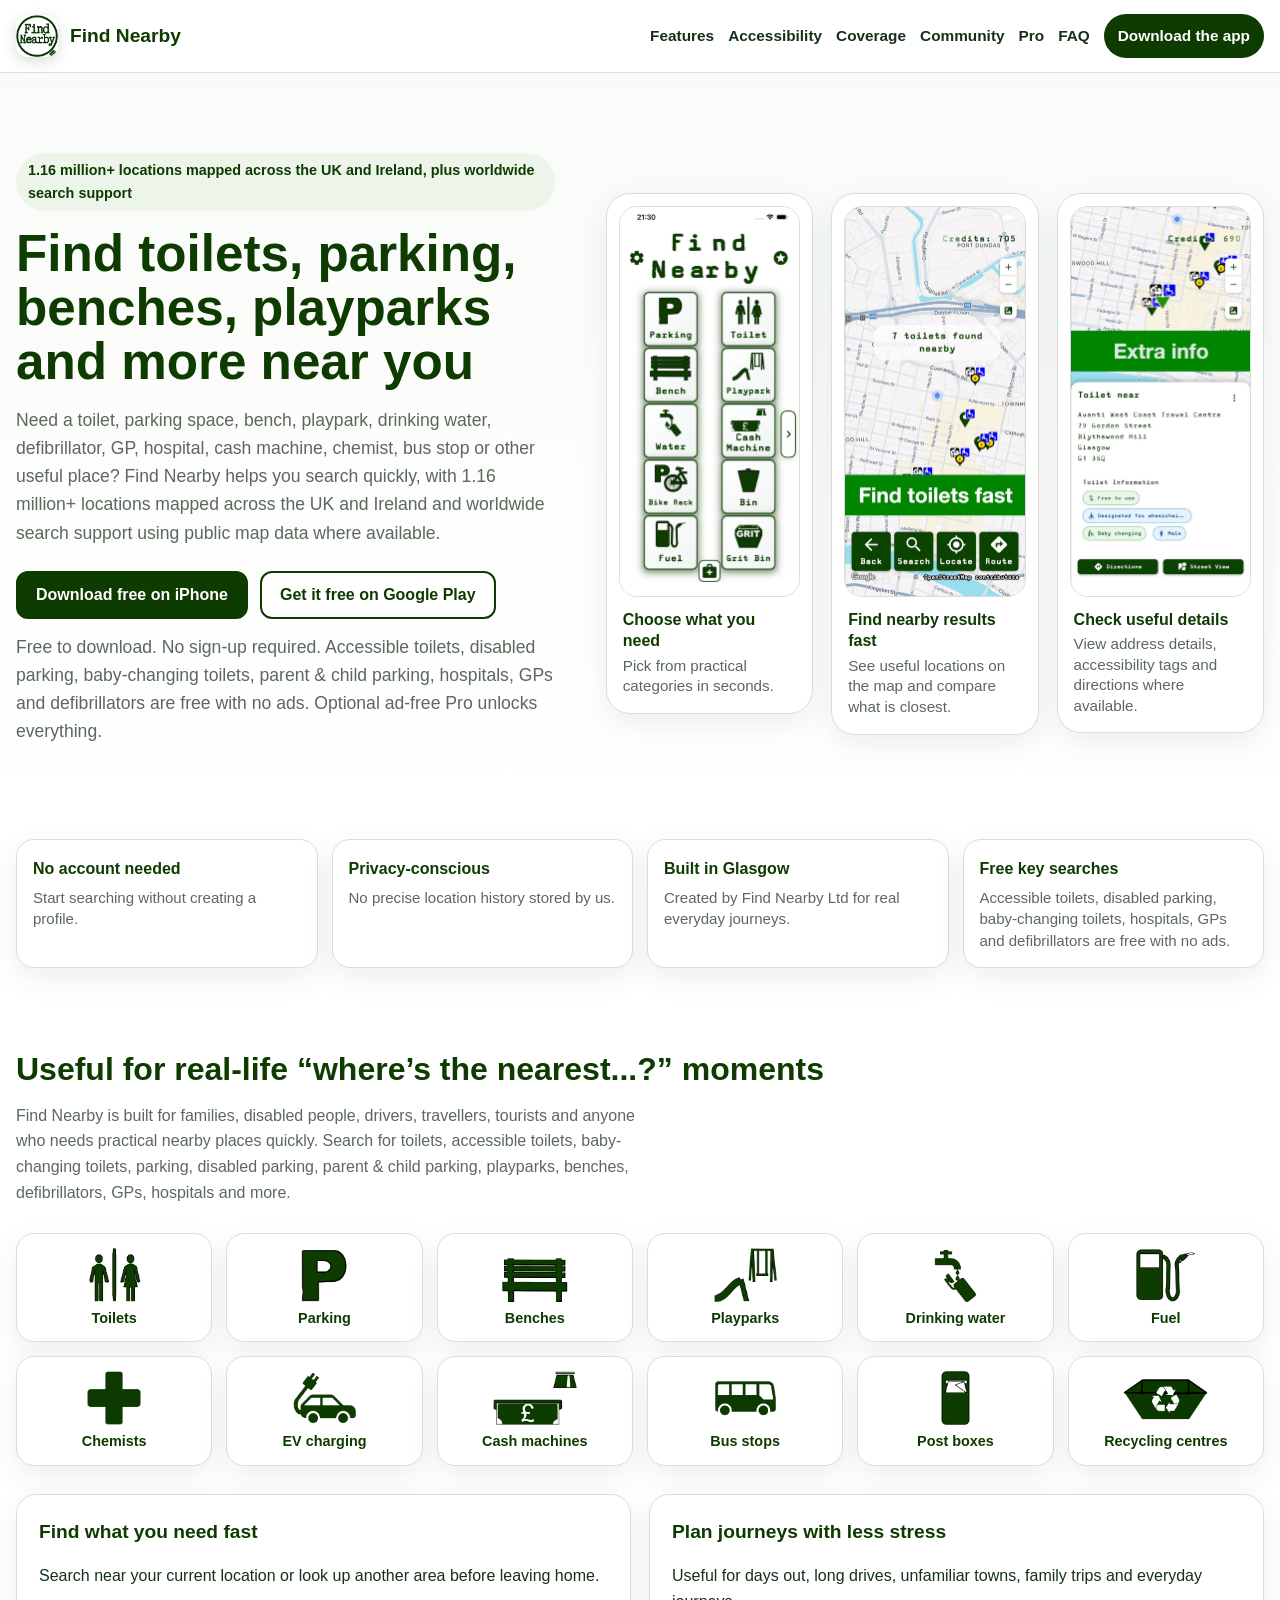
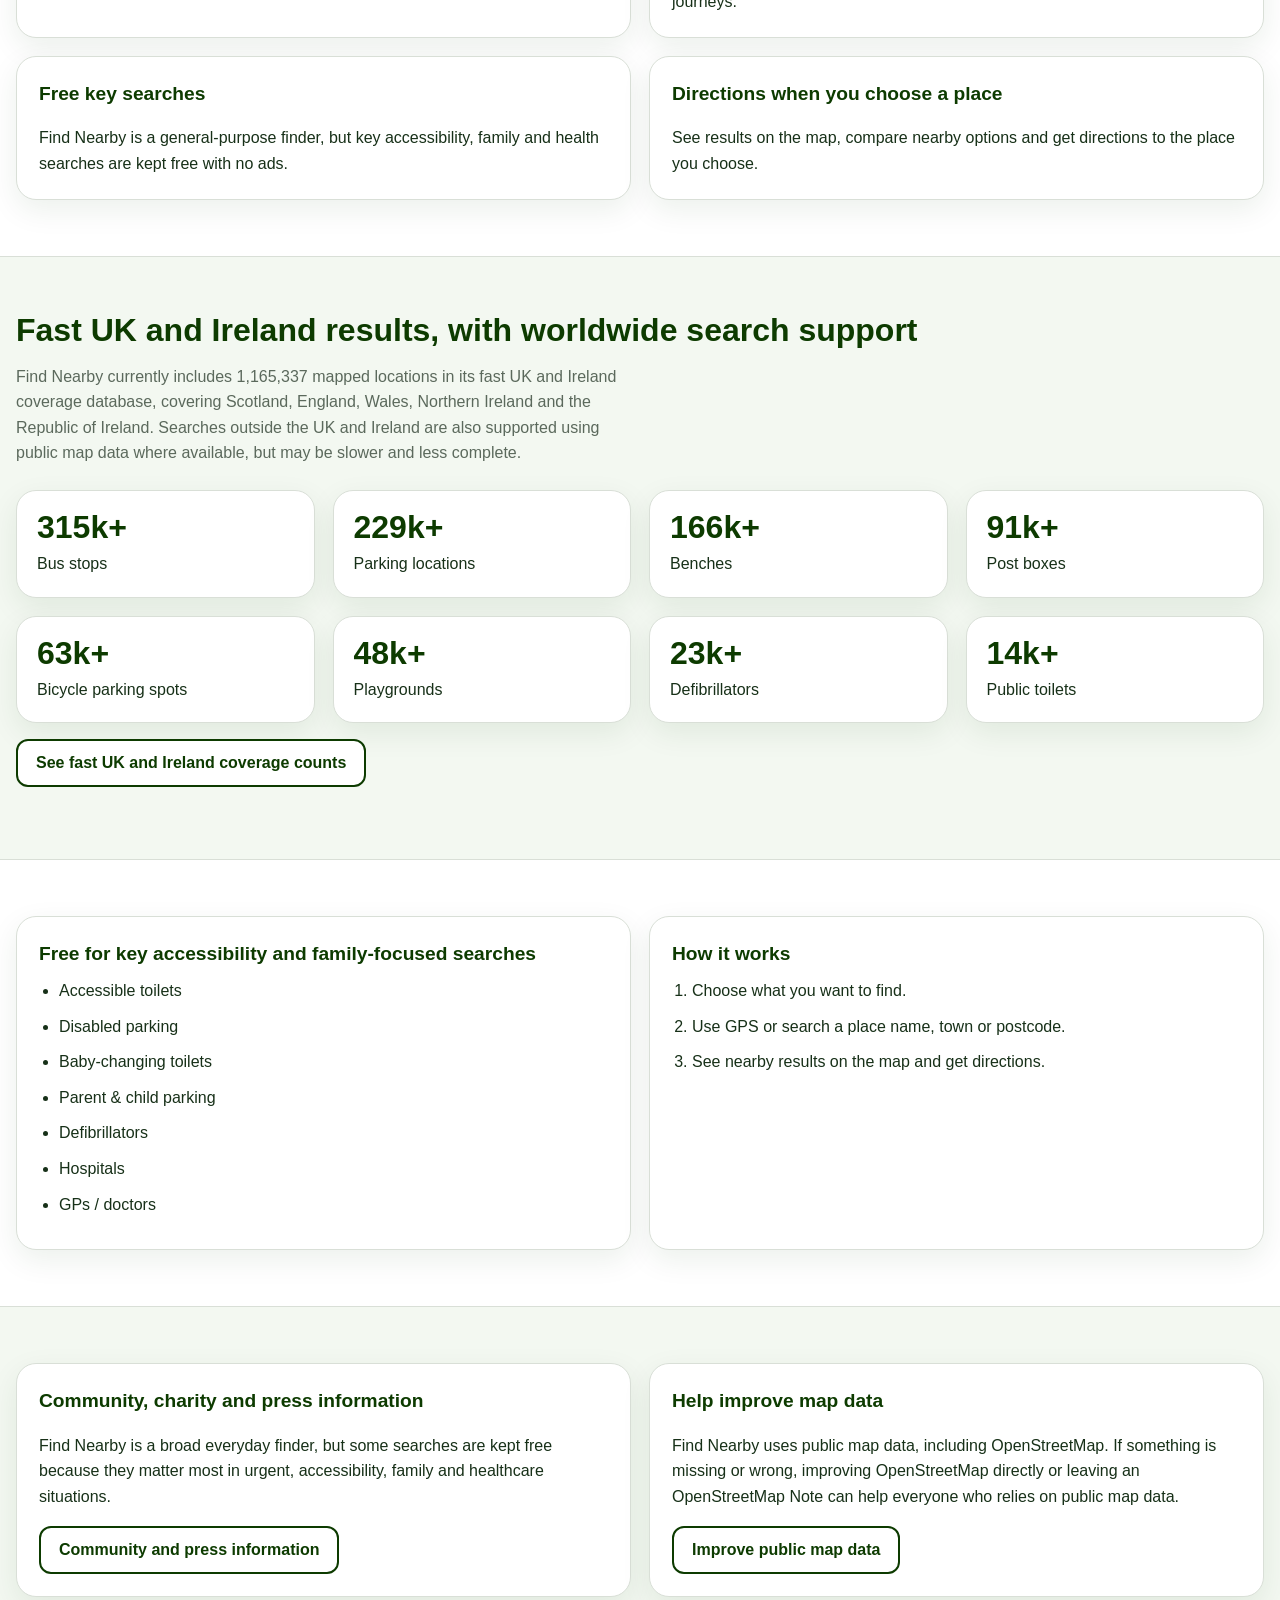
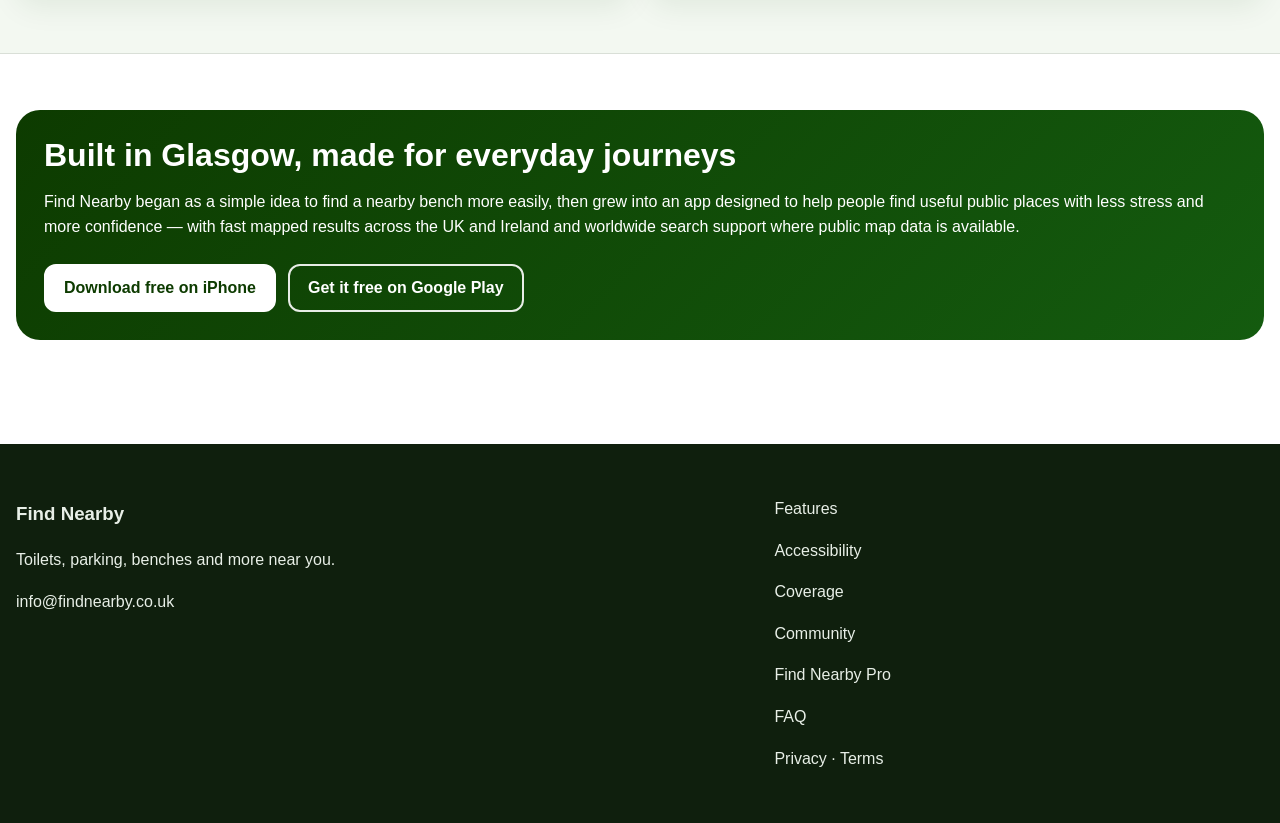
==== commit 56206233: "Update index.html" ====
--- a/index.html
+++ b/index.html
@@ -277,8 +277,8 @@
           <h2>Built in Glasgow, made for everyday journeys</h2>
           <p>Find Nearby began as a simple idea to find a nearby bench more easily, then grew into an app designed to help people find useful public places with less stress and more confidence — with fast mapped results across the UK and Ireland and worldwide search support where public map data is available.</p>
           <div class="button-row">
-            <a class="button primary" href="https://apps.apple.com/app/id6757857891">Download on iPhone</a>
-            <a class="button" href="https://play.google.com/store/apps/details?id=com.find_nearby">Get it on Google Play</a>
+            <a class="button primary" href="https://apps.apple.com/app/id6757857891">Download free on iPhone</a>
+            <a class="button" href="https://play.google.com/store/apps/details?id=com.find_nearby">Get it free on Google Play</a>
           </div>
         </div>
       </div>
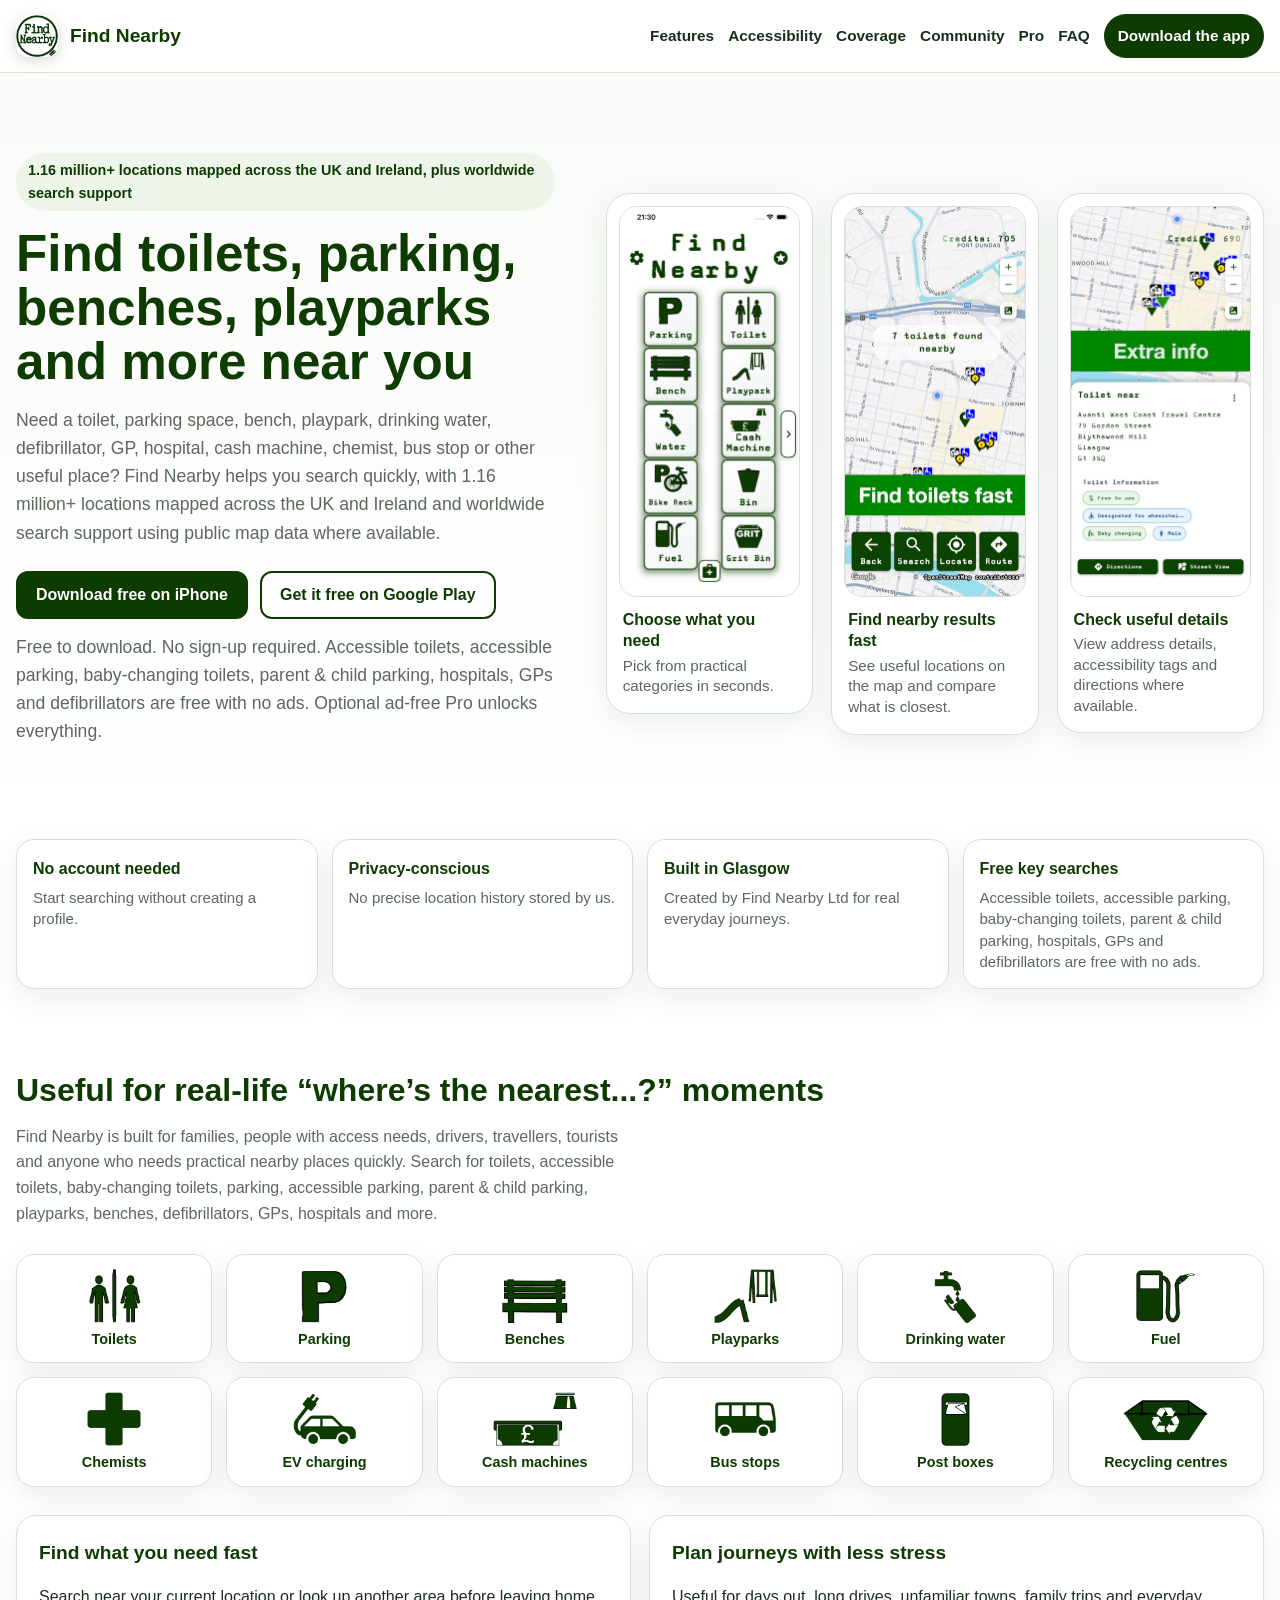
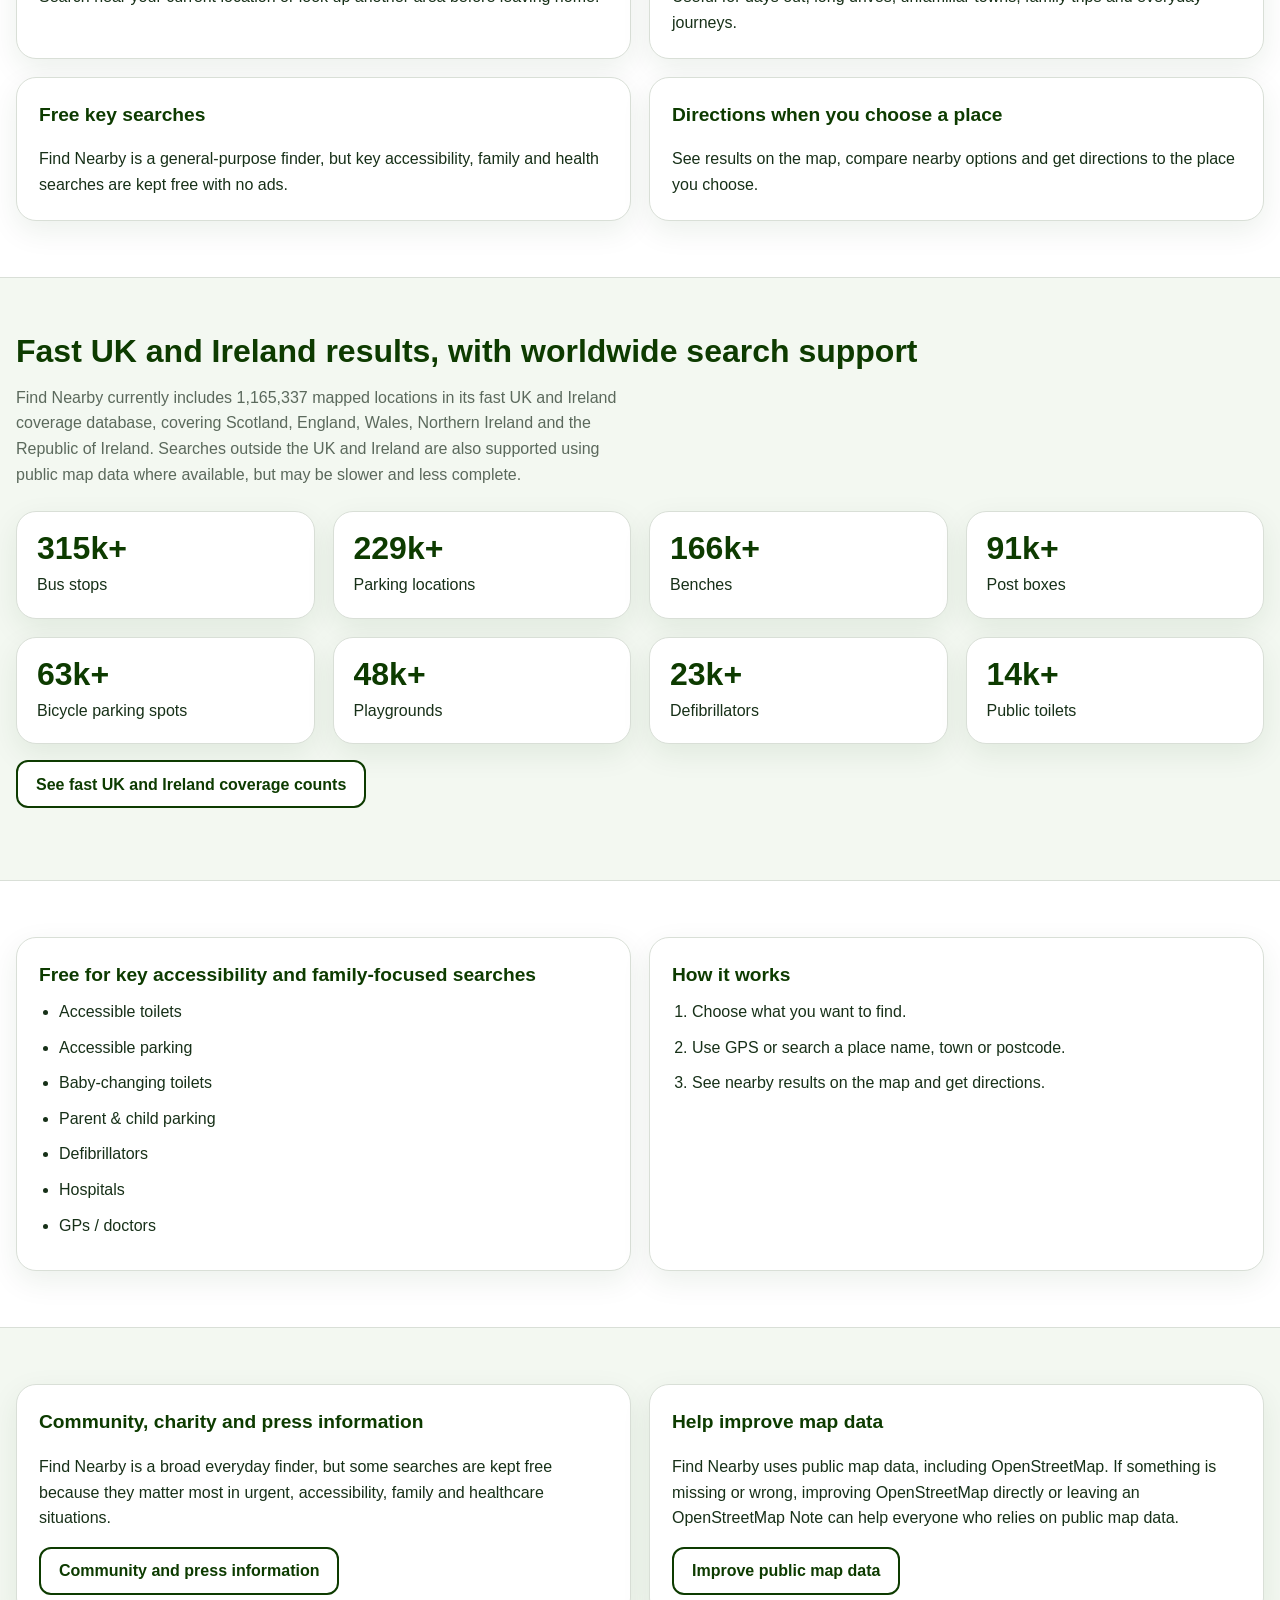
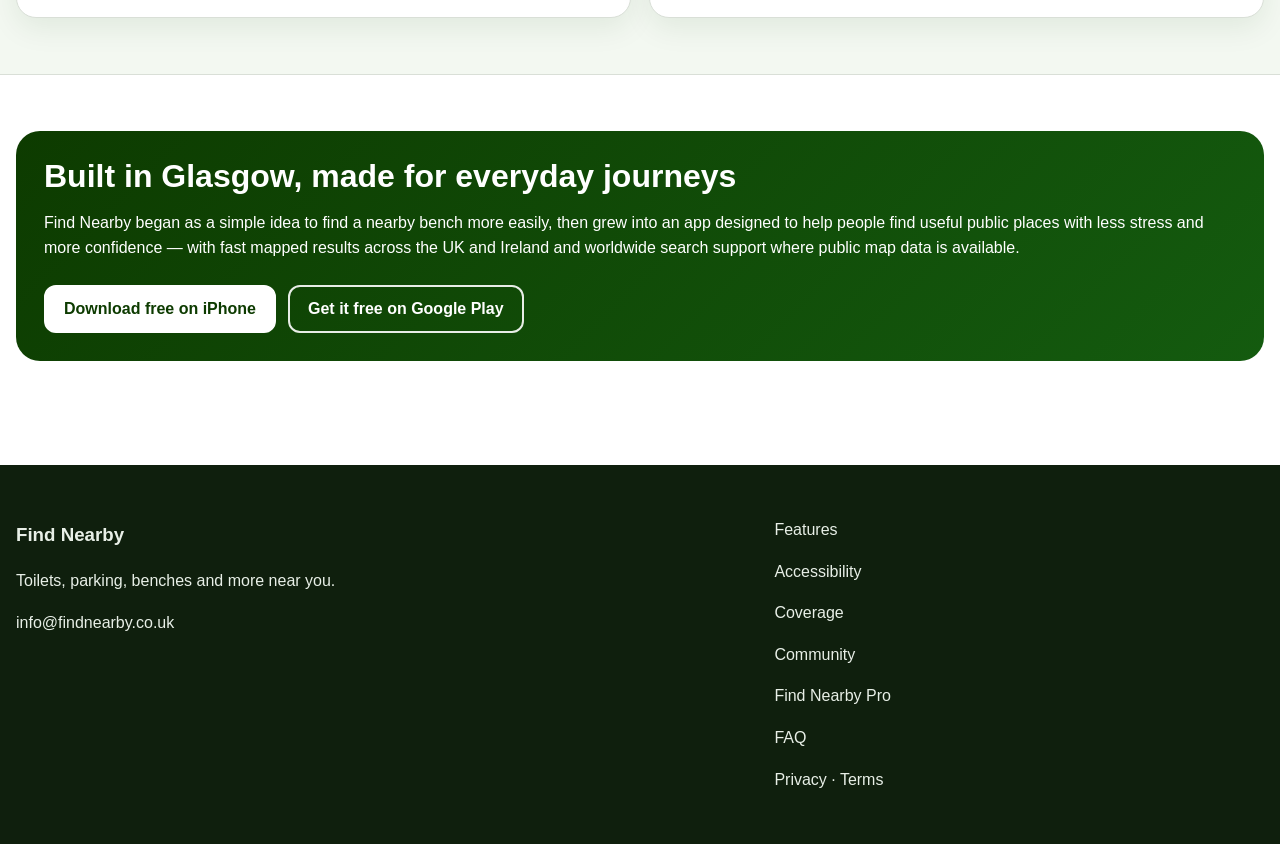
==== commit 6fd46bd2: "changed disabled to accessible" ====
--- a/index.html
+++ b/index.html
@@ -98,7 +98,7 @@
             <a class="button primary" href="https://apps.apple.com/app/id6757857891">Download free on iPhone</a>
             <a class="button" href="https://play.google.com/store/apps/details?id=com.find_nearby">Get it free on Google Play</a>
           </div>
-          <p class="trust-note">Free to download. No sign-up required. Accessible toilets, disabled parking, baby-changing toilets, parent &amp; child parking, hospitals, GPs and defibrillators are free with no ads. Optional ad-free Pro unlocks everything.</p>
+          <p class="trust-note">Free to download. No sign-up required. Accessible toilets, accessible parking, baby-changing toilets, parent &amp; child parking, hospitals, GPs and defibrillators are free with no ads. Optional ad-free Pro unlocks everything.</p>
         </div>
 
         <div class="screenshot-showcase hero-screenshot-showcase" aria-label="Find Nearby app screenshots">
@@ -132,14 +132,14 @@
       </div>
       <div>
         <strong>Free key searches</strong>
-        <span>Accessible toilets, disabled parking, baby-changing toilets, hospitals, GPs and defibrillators are free with no ads.</span>
+        <span>Accessible toilets, accessible parking, baby-changing toilets, parent &amp; child parking, hospitals, GPs and defibrillators are free with no ads.</span>
       </div>
     </section>
 
     <section class="section">
       <div class="container">
         <h2>Useful for real-life “where’s the nearest...?” moments</h2>
-        <p class="section-intro">Find Nearby is built for families, disabled people, drivers, travellers, tourists and anyone who needs practical nearby places quickly. Search for toilets, accessible toilets, baby-changing toilets, parking, disabled parking, parent &amp; child parking, playparks, benches, defibrillators, GPs, hospitals and more.</p>
+        <p class="section-intro">Find Nearby is built for families, people with access needs, drivers, travellers, tourists and anyone who needs practical nearby places quickly. Search for toilets, accessible toilets, baby-changing toilets, parking, accessible parking, parent &amp; child parking, playparks, benches, defibrillators, GPs, hospitals and more.</p>
 
         <div class="category-icon-strip" aria-label="Popular Find Nearby categories">
           <div class="category-icon-card">
@@ -237,7 +237,7 @@
           <h3>Free for key accessibility and family-focused searches</h3>
           <ul class="check-list">
             <li>Accessible toilets</li>
-            <li>Disabled parking</li>
+            <li>Accessible parking</li>
             <li>Baby-changing toilets</li>
             <li>Parent &amp; child parking</li>
             <li>Defibrillators</li>
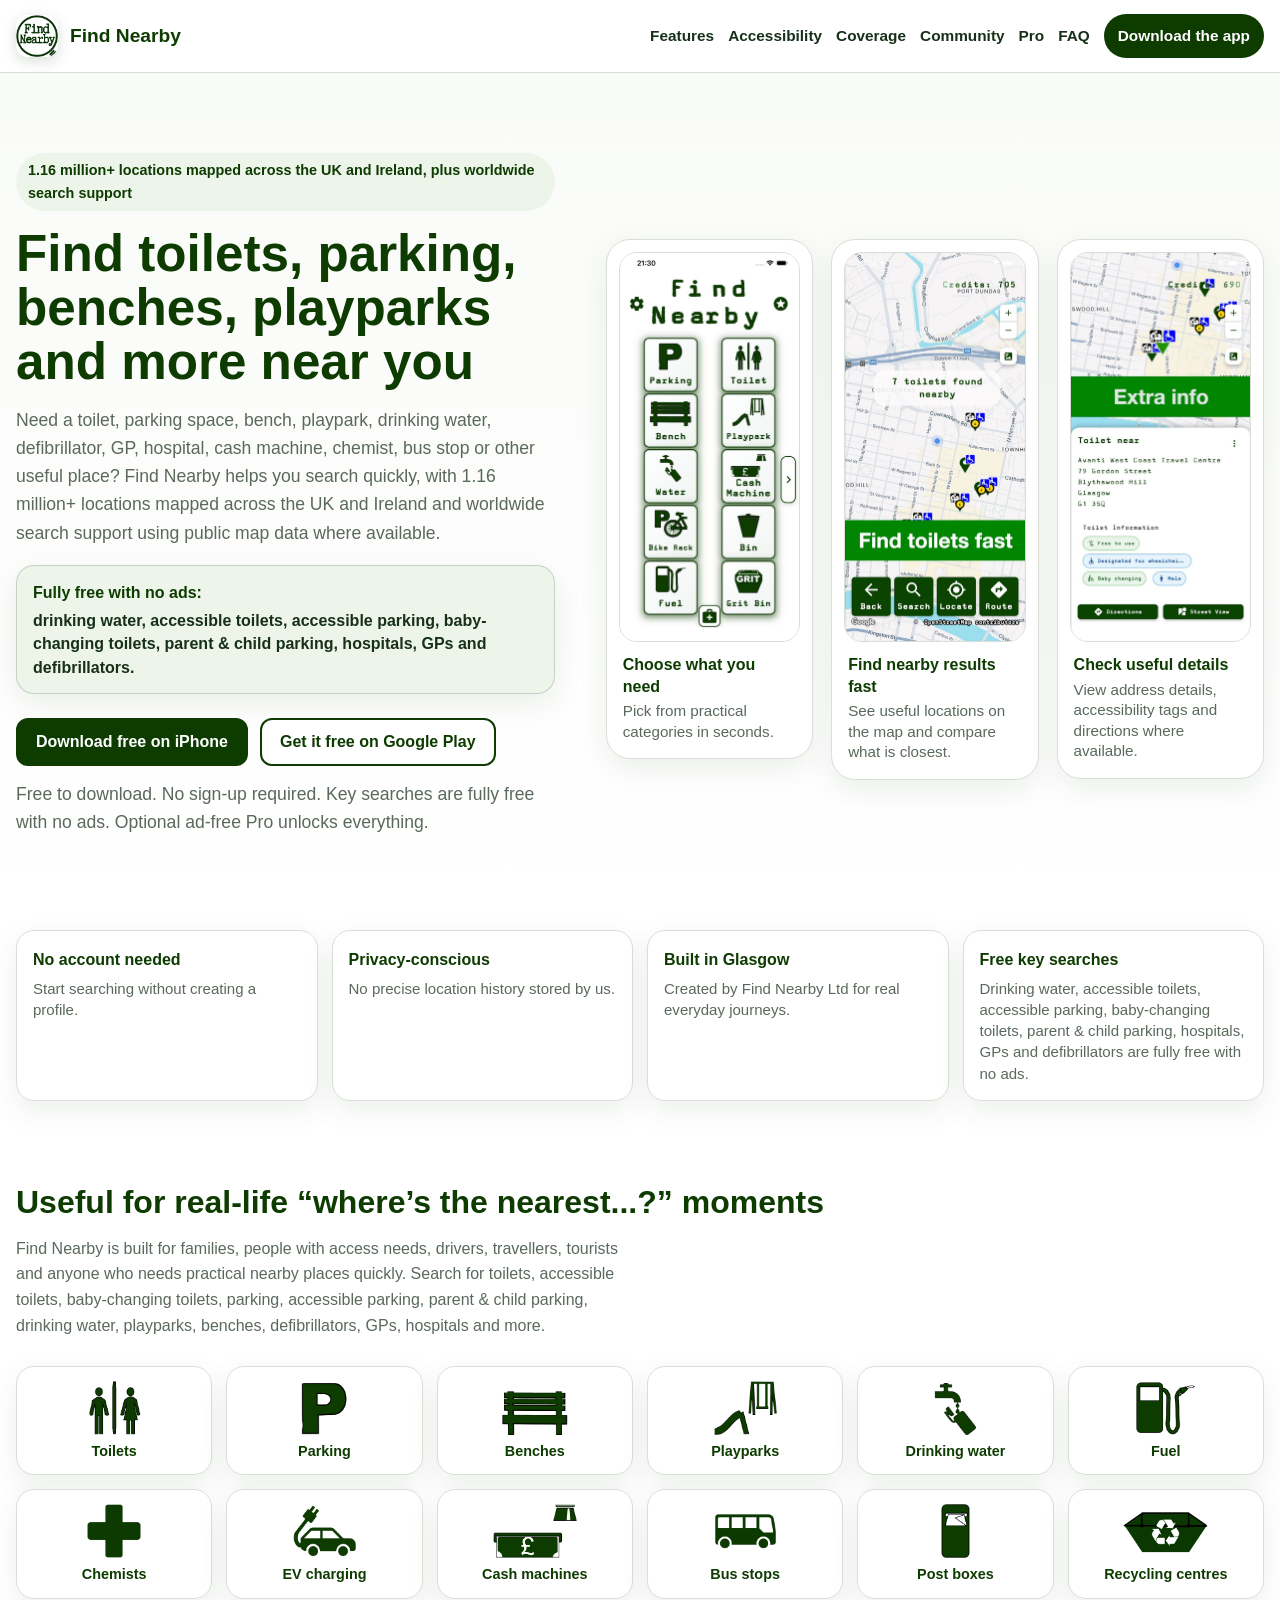
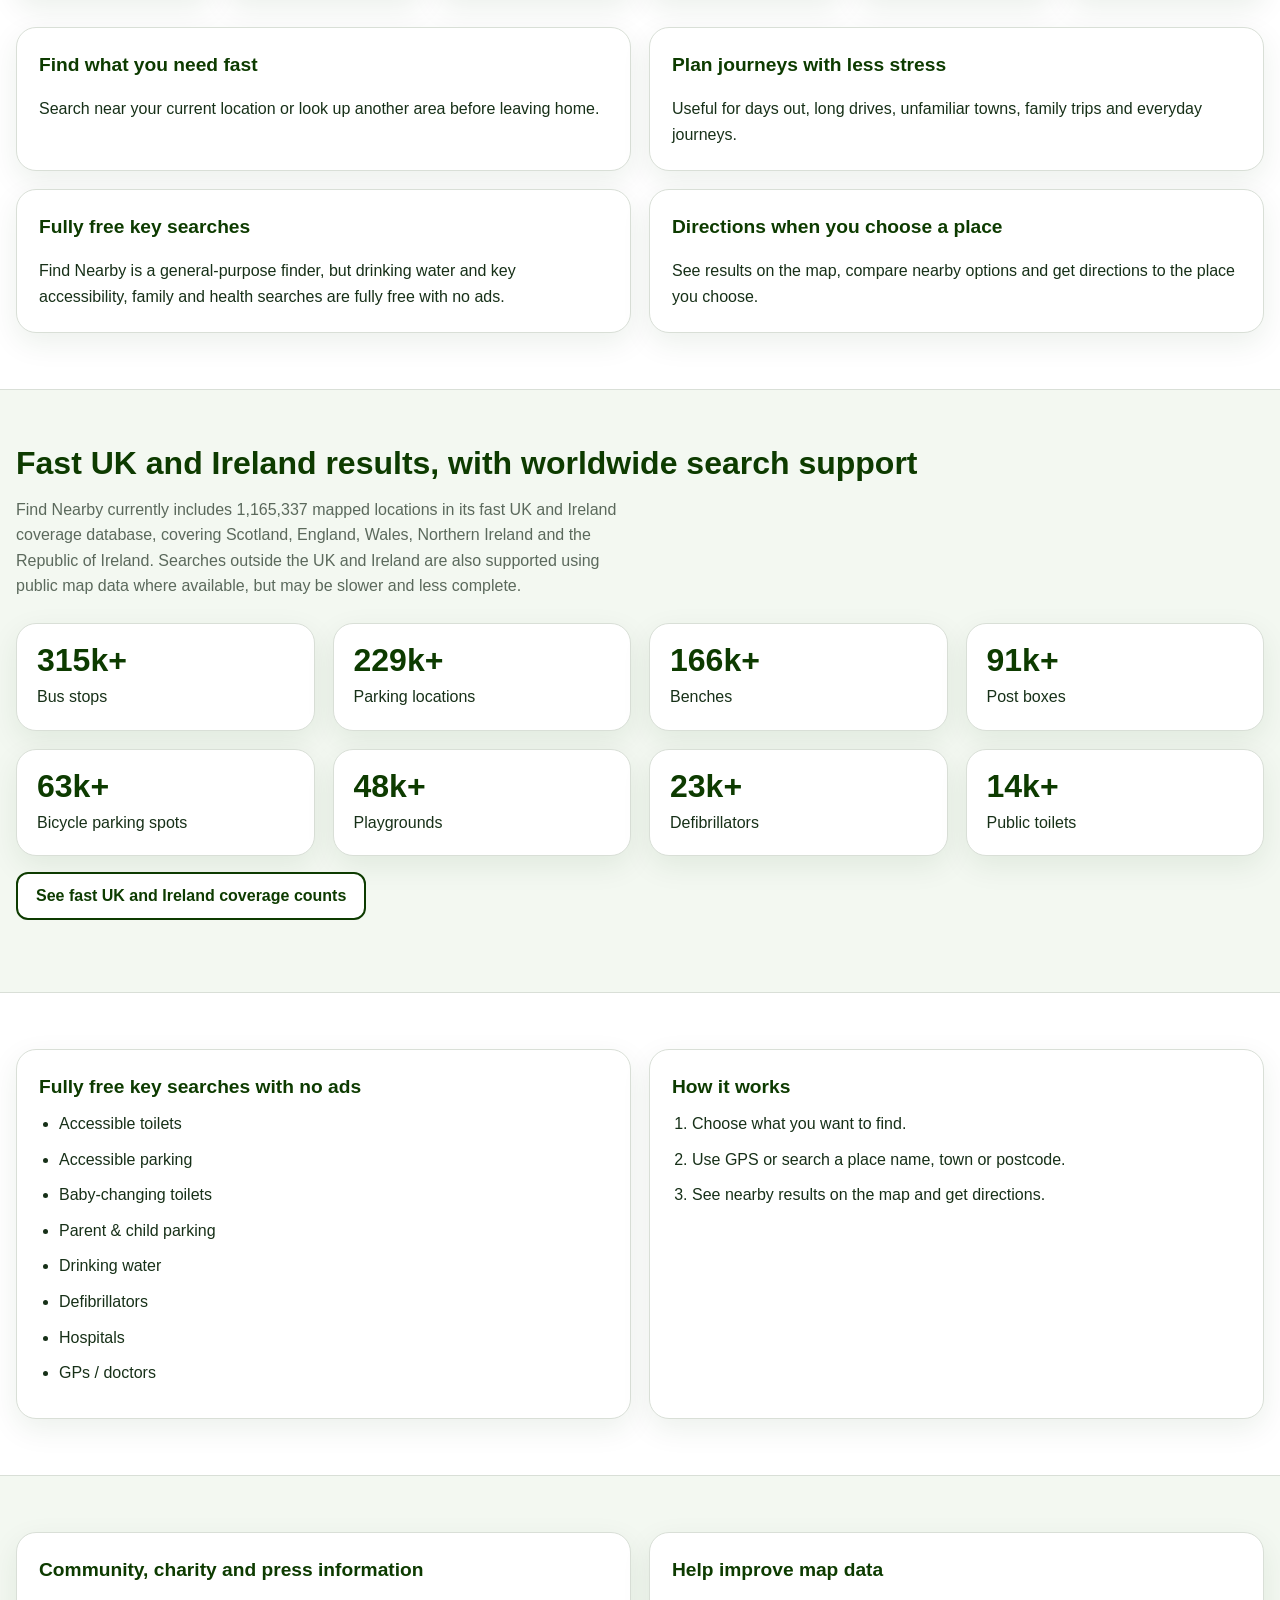
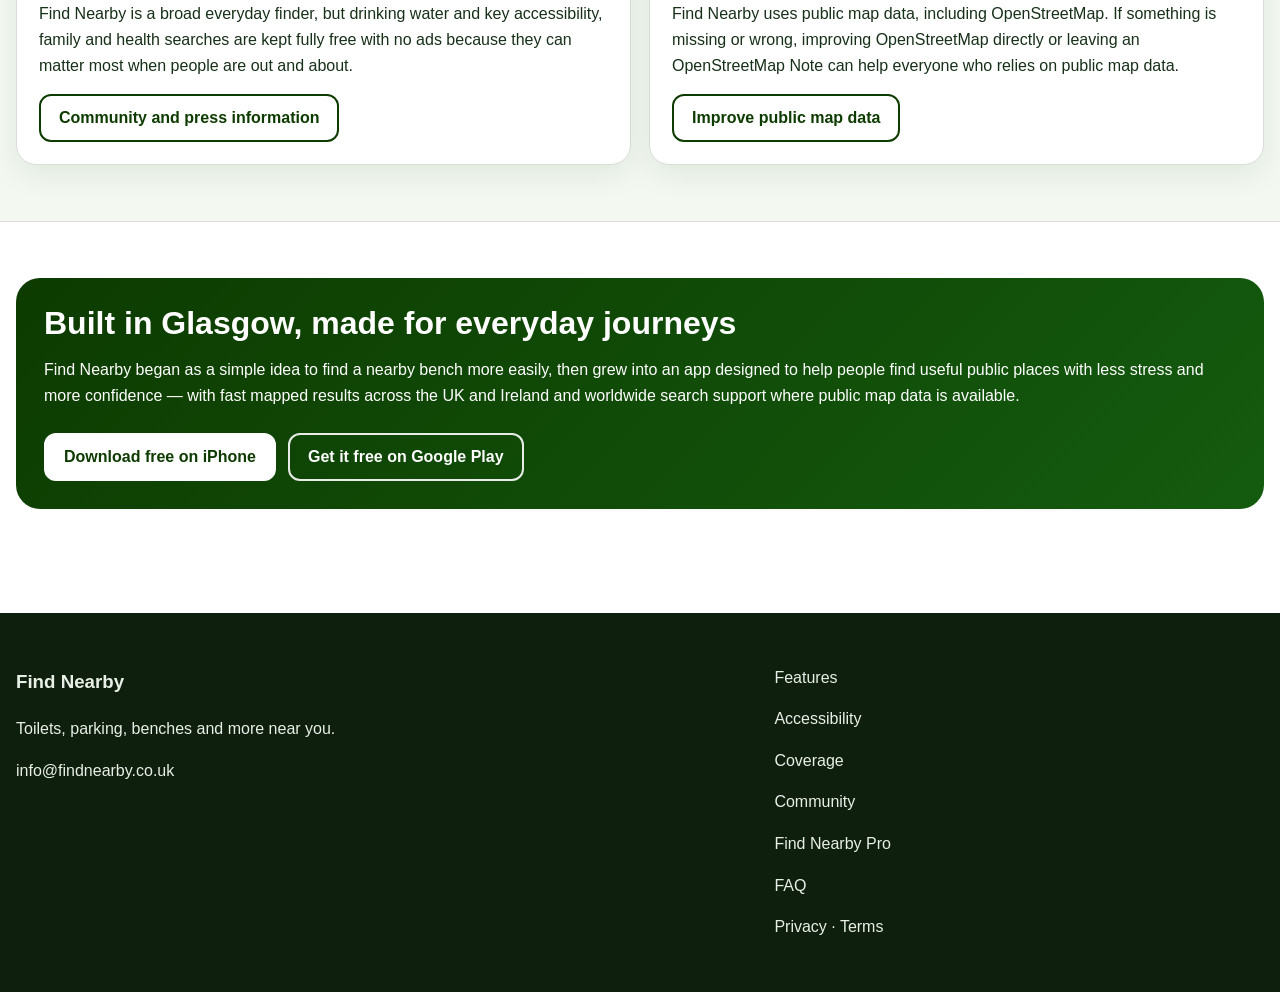
==== commit 5b8e846d: "free drinking water update" ====
--- a/index.html
+++ b/index.html
@@ -4,10 +4,10 @@
   <meta charset="UTF-8">
   <meta name="viewport" content="width=device-width, initial-scale=1.0">
   <title>Find Nearby | Toilets, Parking and Useful Places Near You</title>
-  <meta name="description" content="Find Nearby helps you quickly find toilets, parking, benches, playparks, GPs, hospitals and 20+ other useful places near you, with 1.16 million+ locations mapped across the UK and Ireland plus worldwide search support.">
+  <meta name="description" content="Find Nearby helps you quickly find toilets, parking, benches, playparks, drinking water, GPs, hospitals and 20+ other useful places near you, with key searches fully free with no ads.">
   <link rel="canonical" href="https://findnearby.co.uk/">
   <meta property="og:title" content="Find Nearby | Toilets, Parking and Useful Places Near You">
-  <meta property="og:description" content="Find Nearby helps you quickly find toilets, parking, benches, playparks, GPs, hospitals and 20+ other useful places near you, with 1.16 million+ locations mapped across the UK and Ireland plus worldwide search support.">
+  <meta property="og:description" content="Find Nearby helps you quickly find toilets, parking, benches, playparks, drinking water, GPs, hospitals and 20+ other useful places near you, with key searches fully free with no ads.">
   <meta property="og:type" content="website">
   <meta property="og:url" content="https://findnearby.co.uk/">
   <meta property="og:site_name" content="Find Nearby">
@@ -39,7 +39,7 @@
     "alternateName": "Find Nearby: Toilets & Parking",
     "operatingSystem": "iOS, Android",
     "applicationCategory": "NavigationApplication",
-    "description": "Find Nearby helps you find toilets, parking, benches, playparks, GPs, hospitals and more. It has fast UK and Ireland coverage, with worldwide search support using public map data where available.",
+    "description": "Find Nearby helps you find toilets, parking, benches, playparks, drinking water, GPs, hospitals and more. Key searches are fully free with no ads, with fast UK and Ireland coverage and worldwide search support where available.",
     "url": "https://findnearby.co.uk",
     "downloadUrl": [
       "https://apps.apple.com/us/app/find-nearby/id6757857891",
@@ -94,11 +94,15 @@
           <span class="kicker">1.16 million+ locations mapped across the UK and Ireland, plus worldwide search support</span>
           <h1>Find toilets, parking, benches, playparks and more near you</h1>
           <p class="hero-text">Need a toilet, parking space, bench, playpark, drinking water, defibrillator, GP, hospital, cash machine, chemist, bus stop or other useful place? Find Nearby helps you search quickly, with 1.16 million+ locations mapped across the UK and Ireland and worldwide search support using public map data where available.</p>
+          <div class="free-search-banner" aria-label="Find Nearby fully free searches">
+            <strong>Fully free with no ads:</strong>
+            <span>drinking water, accessible toilets, accessible parking, baby-changing toilets, parent &amp; child parking, hospitals, GPs and defibrillators.</span>
+          </div>
           <div class="button-row" id="download">
             <a class="button primary" href="https://apps.apple.com/app/id6757857891">Download free on iPhone</a>
             <a class="button" href="https://play.google.com/store/apps/details?id=com.find_nearby">Get it free on Google Play</a>
           </div>
-          <p class="trust-note">Free to download. No sign-up required. Accessible toilets, accessible parking, baby-changing toilets, parent &amp; child parking, hospitals, GPs and defibrillators are free with no ads. Optional ad-free Pro unlocks everything.</p>
+          <p class="trust-note">Free to download. No sign-up required. Key searches are fully free with no ads. Optional ad-free Pro unlocks everything.</p>
         </div>
 
         <div class="screenshot-showcase hero-screenshot-showcase" aria-label="Find Nearby app screenshots">
@@ -132,14 +136,14 @@
       </div>
       <div>
         <strong>Free key searches</strong>
-        <span>Accessible toilets, accessible parking, baby-changing toilets, parent &amp; child parking, hospitals, GPs and defibrillators are free with no ads.</span>
+        <span>Drinking water, accessible toilets, accessible parking, baby-changing toilets, parent &amp; child parking, hospitals, GPs and defibrillators are fully free with no ads.</span>
       </div>
     </section>
 
     <section class="section">
       <div class="container">
         <h2>Useful for real-life “where’s the nearest...?” moments</h2>
-        <p class="section-intro">Find Nearby is built for families, people with access needs, drivers, travellers, tourists and anyone who needs practical nearby places quickly. Search for toilets, accessible toilets, baby-changing toilets, parking, accessible parking, parent &amp; child parking, playparks, benches, defibrillators, GPs, hospitals and more.</p>
+        <p class="section-intro">Find Nearby is built for families, people with access needs, drivers, travellers, tourists and anyone who needs practical nearby places quickly. Search for toilets, accessible toilets, baby-changing toilets, parking, accessible parking, parent &amp; child parking, drinking water, playparks, benches, defibrillators, GPs, hospitals and more.</p>
 
         <div class="category-icon-strip" aria-label="Popular Find Nearby categories">
           <div class="category-icon-card">
@@ -202,8 +206,8 @@
             <p>Useful for days out, long drives, unfamiliar towns, family trips and everyday journeys.</p>
           </article>
           <article class="card">
-            <h3>Free key searches</h3>
-            <p>Find Nearby is a general-purpose finder, but key accessibility, family and health searches are kept free with no ads.</p>
+            <h3>Fully free key searches</h3>
+            <p>Find Nearby is a general-purpose finder, but drinking water and key accessibility, family and health searches are fully free with no ads.</p>
           </article>
           <article class="card">
             <h3>Directions when you choose a place</h3>
@@ -234,12 +238,13 @@
     <section class="section">
       <div class="container grid-2">
         <div class="feature-block">
-          <h3>Free for key accessibility and family-focused searches</h3>
+          <h3>Fully free key searches with no ads</h3>
           <ul class="check-list">
             <li>Accessible toilets</li>
             <li>Accessible parking</li>
             <li>Baby-changing toilets</li>
             <li>Parent &amp; child parking</li>
+            <li>Drinking water</li>
             <li>Defibrillators</li>
             <li>Hospitals</li>
             <li>GPs / doctors</li>
@@ -260,7 +265,7 @@
       <div class="container grid-2">
         <div class="feature-block">
           <h3>Community, charity and press information</h3>
-          <p>Find Nearby is a broad everyday finder, but some searches are kept free because they matter most in urgent, accessibility, family and healthcare situations.</p>
+          <p>Find Nearby is a broad everyday finder, but drinking water and key accessibility, family and health searches are kept fully free with no ads because they can matter most when people are out and about.</p>
           <p><a class="button" href="community.html">Community and press information</a></p>
         </div>
         <div class="feature-block">
--- a/css/styles.css
+++ b/css/styles.css
@@ -569,6 +569,31 @@
 }
 
 
+
+/* Homepage free-search banner */
+.free-search-banner {
+  margin-top: 18px;
+  padding: 14px 16px;
+  border: 1px solid rgba(13, 59, 0, 0.18);
+  border-radius: 18px;
+  background: #edf5eb;
+  color: var(--green);
+  box-shadow: var(--shadow);
+}
+
+.free-search-banner strong {
+  display: block;
+  font-size: 1rem;
+  margin-bottom: 4px;
+}
+
+.free-search-banner span {
+  display: block;
+  color: var(--text);
+  font-weight: 600;
+  line-height: 1.45;
+}
+
 /* Homepage trust strip */
 .trust-strip {
   display: grid;
